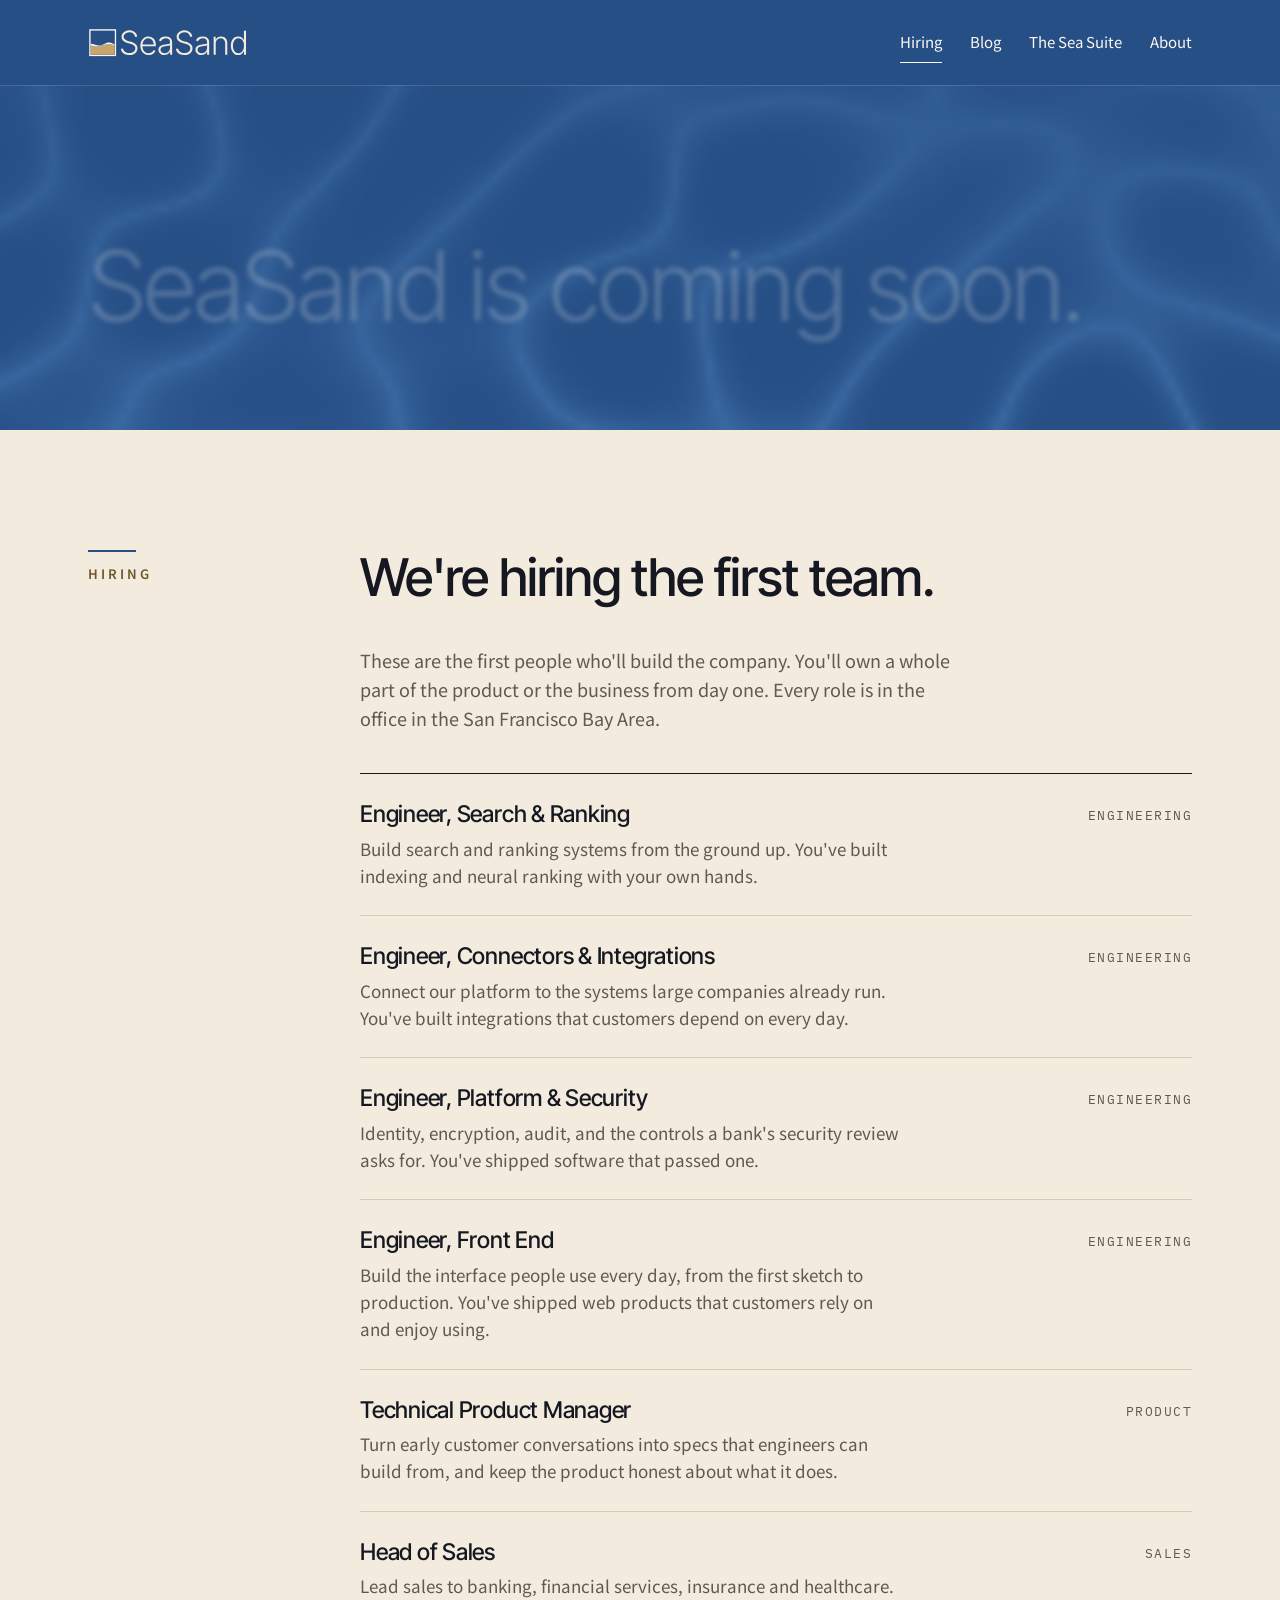
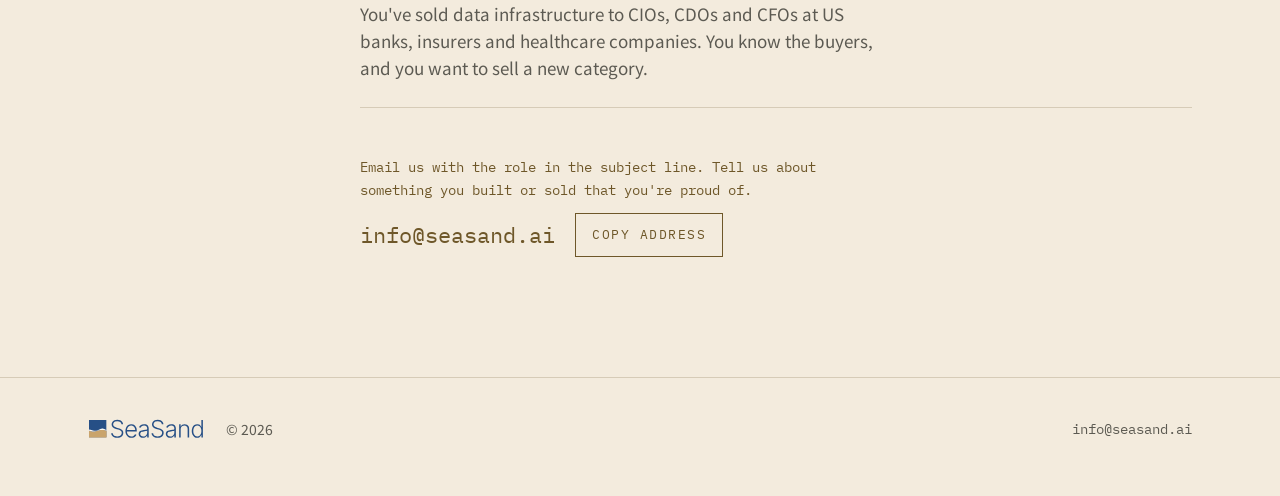
==== index.html @ 1003ff14 "One section per page; blog opens on the newest post with a left list of posts - Home (/) = top band " ====
<!doctype html>
<html lang="en">
<head>
<meta charset="utf-8">
<meta name="viewport" content="width=device-width, initial-scale=1, viewport-fit=cover">
<title>SeaSand</title>
<link rel="icon" type="image/svg+xml" href="/favicon.svg">
<link rel="apple-touch-icon" href="/apple-touch-icon.png">
<link rel="stylesheet" href="https://fonts.googleapis.com/css2?family=Inter+Tight:wght@300;500&family=Noto+Sans+JP:wght@400;600&family=IBM+Plex+Mono:wght@400&display=swap">
<style>
/* Layout: the page is the cover rule of brand book v1111_3: sea blue over the ground, one straight shoreline.
   The sea opens the page (who we are, coming soon) and closes it (The Sea Suite, the invitation). Between them,
   the ground: two quiet sections on an asymmetric rail, hairlines only, no cards. */
:root {
  --ground: #f3ebdd;     /* paper, the sand */
  --raised: #eae1d0;     /* ink-100 */
  --hair: #d6cbb7;       /* ink-200 */
  --text: #151821;       /* shiro-000 */
  --text-2: #5c5a52;     /* shiro-100 */
  --gold: #6e5729;       /* kin: figures, years */
  --link: #264f86;       /* umi as text: paper only (7.0:1) */
  --sea: #264f86;        /* umi: the band, both themes */
  --foam: #fbf8f2;       /* awa: text on sea */
  --sand: #c9a46c;       /* suna: kicker on sea (24px semibold only) */
  --wm: #264f86;         /* footer wordmark */
  --display: "Inter Tight", "Helvetica Neue", Arial, sans-serif;
  --sans: "Noto Sans JP", "Helvetica Neue", Arial, sans-serif;
  --mono: "IBM Plex Mono", "SFMono-Regular", Menlo, Consolas, monospace;
}
@media (prefers-color-scheme: dark) {
  :root:not([data-theme="light"]) {
    --ground: #151821; --raised: #1d2130; --hair: #2e3344;
    --text: #f3ebdd; --text-2: #a8a9a3; --gold: #c6a664; --link: #f3ebdd; --wm: #f3ebdd;
    color-scheme: dark;
  }
}
:root[data-theme="dark"] {
  --ground: #151821; --raised: #1d2130; --hair: #2e3344;
  --text: #f3ebdd; --text-2: #a8a9a3; --gold: #c6a664; --link: #f3ebdd; --wm: #f3ebdd;
  color-scheme: dark;
}

* { box-sizing: border-box; }
html, body { margin: 0; padding: 0; }
html { scroll-behavior: smooth; }
@media (prefers-reduced-motion: reduce) { html { scroll-behavior: auto; } }
body { background: var(--ground); color: var(--text); font-family: var(--sans); font-size: 17px; line-height: 1.6; -webkit-font-smoothing: antialiased; }
.wrap {
  max-width: 1200px; margin: 0 auto;
  padding-left: max(16px, env(safe-area-inset-left, 0px));
  padding-right: max(16px, env(safe-area-inset-right, 0px));
}
@media (min-width: 760px) {
  .wrap { padding-left: max(48px, env(safe-area-inset-left, 0px)); padding-right: max(48px, env(safe-area-inset-right, 0px)); }
}
a { color: var(--link); text-decoration-thickness: 1px; text-underline-offset: 4px; }
a:focus-visible, button:focus-visible { outline: 2px solid currentColor; outline-offset: 4px; }
.lockup { display: block; height: 30px; width: auto; }
.wm { fill: var(--wm); }

/* Sticky top bar (Ani, 16 Nov): the nav stays on screen while scrolling. */
.bar { position: sticky; top: 0; z-index: 50; background: var(--sea); color: var(--foam); padding-top: env(safe-area-inset-top, 0px); box-shadow: 0 1px 0 rgba(251,248,242,.14); }
.bar a { color: var(--foam); }
.bar .top { padding-block: 18px; }
@media (min-width: 760px) { .bar .top { padding-block: 22px; } }

/* ---------- The sea: opening band ---------- */
.sea { background: var(--sea); color: var(--foam); position: relative; overflow: hidden; isolation: isolate; }
.sea > .wrap { position: relative; z-index: 1; }
/* Water: light moving through the sea band. Kept within a narrow lightness range so foam text holds 6.5:1 or better. */
.grains { position: absolute; inset: 0; width: 100%; height: 100%; display: block; z-index: 2; pointer-events: none; }
.water { position: absolute; inset: 0; width: 100%; height: 100%; display: block; z-index: 0; pointer-events: none; }
.sea a { color: var(--foam); }
/* The home sea band ends on a straight edge (Ani, 12 Nov); the wave is on the blog and About pages only. */
.sea > .shore { position: relative; z-index: 3; display: block; width: 100%; height: clamp(56px, 8vw, 120px); margin-top: -24px; margin-bottom: -2px; }
.shore .g { fill: var(--ground); }
.shore .f { fill: var(--foam); stroke: var(--foam); stroke-width: 1px; vector-effect: non-scaling-stroke; }
.top { display: flex; align-items: center; justify-content: space-between; gap: 16px 32px; flex-wrap: wrap; padding-block: 28px; }
.top nav ul { list-style: none; margin: 0; padding: 0; display: flex; flex-wrap: wrap; gap: 4px 28px; }
.top nav a { text-decoration: none; font-size: 15px; display: inline-block; padding-block: 8px; border-bottom: 1px solid transparent; }
.top nav a:hover { border-bottom-color: var(--foam); }
.hero { padding-block: 88px 72px; display: grid; gap: 28px; }
@media (min-width: 760px) { .hero { padding-block: 152px 96px; } }
.where { margin: 0; font-family: var(--mono); font-size: 13px; letter-spacing: 3px; text-transform: uppercase; display: flex; align-items: center; gap: 14px; }
.where::before { content: ""; width: 48px; height: 2px; background: var(--foam); }
h1 {
  margin: 0; font-family: var(--display); font-weight: 300;
  font-size: clamp(44px, 7.6vw, 104px); line-height: 1; letter-spacing: -0.03em; text-wrap: balance;
}

/* The headline lies on the sea floor and never moves. It is seen through the water at first, then sand drifts over it, letter by letter.
   Moving the pointer over it blows the sand off the letters: white grains float away and the letters show more clearly,
   still underwater, then the sand settles over them again.
   Hover or focus brings it back. With reduced motion it simply stays put. */
.hush .ch { display: inline-block; white-space: pre; }
@media (prefers-reduced-motion: no-preference) {
  .hush:not(.split) { opacity: 0.78; filter: blur(0.6px); }
  .hush .ch.settled { opacity: 0.22; filter: blur(2.5px); }
  .hush .ch.settled { transition: opacity 2.4s ease .4s, filter 2.4s ease .4s; }
  .hush .ch.settled.blown { opacity: 0.78; filter: blur(0.6px); transition: opacity .6s ease, filter .6s ease; }
}
@keyframes sink {
  to { opacity: 0.22; filter: blur(2.5px); transform: translateY(0.3em); }
}

/* ---------- Sections on the ground ---------- */
.part { border-bottom: 1px solid var(--hair); scroll-margin-top: 96px; }
.part > .wrap { display: grid; grid-template-columns: 1fr; gap: 20px 72px; padding-block: 80px; }
@media (min-width: 960px) { .part > .wrap { grid-template-columns: 200px minmax(0, 1fr); padding-block: 120px; } }
.rail { display: flex; flex-direction: column; gap: 12px; }
.rail::before { content: ""; width: 48px; height: 2px; background: var(--sea); }
:root[data-theme="dark"] .rail::before { height: 4px; }
@media (prefers-color-scheme: dark) { :root:not([data-theme="light"]) .rail::before { height: 4px; } }
.kicker { margin: 0; font-size: 13px; font-weight: 600; letter-spacing: 3px; text-transform: uppercase; color: var(--gold); }
.body { min-width: 0; display: flex; flex-direction: column; gap: 40px; }
h2 { margin: 0; font-family: var(--display); font-weight: 500; font-size: clamp(30px, 4.2vw, 52px); line-height: 1.08; letter-spacing: -0.02em; text-wrap: balance; max-width: 22ch; }
.lede { margin: 0; max-width: 60ch; font-size: 18px; color: var(--text-2); }

/* Hiring */
.roles { list-style: none; margin: 0; padding: 0; border-top: 1px solid var(--text); }
.role { display: grid; grid-template-columns: 1fr; gap: 6px 40px; padding-block: 26px; border-bottom: 1px solid var(--hair); }
@media (min-width: 760px) { .role { grid-template-columns: minmax(0, 1fr) 140px; } }
.role h3 { margin: 0; font-family: var(--display); font-weight: 500; font-size: 23px; line-height: 1.25; letter-spacing: -0.01em; }
.role p { margin: 0; max-width: 60ch; color: var(--text-2); }
.role .area { font-family: var(--mono); font-size: 13px; letter-spacing: 1.5px; text-transform: uppercase; color: var(--text-2); }
@media (min-width: 760px) { .role .area { grid-column: 2; grid-row: 1 / span 2; text-align: right; padding-top: 6px; } }

/* Contact line: an address you can select, and a copy button */
/* Contact: one voice for the whole block, the typewriter face in gold on the ground and pale sand on the sea. */
.reach { --reach: var(--gold); display: grid; gap: 12px; padding-top: 8px; color: var(--reach); font-family: var(--mono); }
.reach p { margin: 0; max-width: 60ch; font-family: var(--mono); font-size: 14px; font-weight: 400; line-height: 1.6; }
.addr-row { display: flex; flex-wrap: wrap; align-items: center; gap: 12px 20px; }
.addr { font-family: var(--mono); font-size: clamp(18px, 2vw, 22px); color: var(--reach); user-select: all; overflow-wrap: anywhere; }
.copy {
  font: 400 13px/1 var(--mono); letter-spacing: 1.5px; text-transform: uppercase; min-height: 44px; padding: 0 16px; cursor: pointer;
  background: transparent; color: var(--reach); border: 1px solid currentColor; border-radius: 0;
}
.copy:hover { background: var(--reach); color: var(--ground); }

/* Founder */
.who { display: flex; flex-wrap: wrap; align-items: baseline; gap: 4px 20px; }
.who .name { margin: 0; font-family: var(--display); font-weight: 500; font-size: 26px; }
.who .role-line { margin: 0; color: var(--text-2); }
.cos { list-style: none; margin: 0; padding: 0; border-top: 1px solid var(--text); }
.co { display: grid; grid-template-columns: 1fr; gap: 2px 28px; align-items: baseline; padding-block: 20px; border-bottom: 1px solid var(--hair); }
@media (min-width: 760px) { .co { grid-template-columns: 150px minmax(0, 1fr) 170px; } }
.co .name { font-family: var(--display); font-weight: 500; font-size: 21px; }
.co .what { color: var(--text-2); }
.co .exit { font-family: var(--mono); font-size: 15px; color: var(--gold); font-variant-numeric: tabular-nums; }
@media (min-width: 760px) { .co .exit { text-align: right; } }
.facts { margin: 0; display: grid; grid-template-columns: 1fr; gap: 0 48px; }
@media (min-width: 760px) { .facts { grid-template-columns: repeat(2, minmax(0, 1fr)); } }
.facts > div { padding-block: 18px; border-bottom: 1px solid var(--hair); display: grid; gap: 4px; }
.facts dt { font-size: 12px; font-weight: 600; letter-spacing: 2.5px; text-transform: uppercase; color: var(--text-2); }
.facts dd { margin: 0; }
.facts dd.jobs { display: grid; gap: 2px; }
.out { margin: 0; }


/* About: the company in a paragraph, then the founding team as rows, like the roles below */
.about-copy { display: grid; gap: 16px; max-width: 62ch; }
.about-copy p { margin: 0; font-size: 18px; color: var(--text-2); }
.about-copy p.first { font-family: var(--display); font-weight: 500; font-size: clamp(22px, 2.4vw, 28px); line-height: 1.3; color: var(--text); }
.team { list-style: none; margin: 0; padding: 0; border-top: 1px solid var(--text); }
.member { display: grid; grid-template-columns: 1fr; gap: 10px 40px; padding-block: 32px; border-bottom: 1px solid var(--hair); }
@media (min-width: 760px) { .member { grid-template-columns: 240px minmax(0, 1fr); } }
.member h3 { margin: 0; font-family: var(--display); font-weight: 500; font-size: 23px; line-height: 1.25; letter-spacing: -0.01em; }
.member .title { margin: 6px 0 0; font-family: var(--mono); font-size: 13px; letter-spacing: 1.5px; text-transform: uppercase; color: var(--gold); }
.member .bio { margin: 0; max-width: 62ch; color: var(--text-2); }

/* ---------- The sea again: The Sea Suite ---------- */
.suite { background: var(--sea); color: var(--foam); scroll-margin-top: 96px; }
.suite > .wrap { display: grid; grid-template-columns: 1fr; gap: 20px 72px; padding-block: 88px 104px; }
@media (min-width: 960px) { .suite > .wrap { grid-template-columns: 200px minmax(0, 1fr); padding-block: 128px 136px; } }
.suite .rail::before { background: var(--foam); height: 2px; }
.suite .kicker { color: var(--sand); }
.suite .lede { color: var(--foam); }
.suite-name { margin: 0; font-family: var(--display); font-weight: 300; font-size: clamp(22px, 2.4vw, 28px); letter-spacing: 0.01em; }
.topics { list-style: none; margin: 0; padding: 0; display: grid; grid-template-columns: 1fr; gap: 0 48px; border-top: 1px solid var(--foam); }
@media (min-width: 760px) { .topics { grid-template-columns: repeat(2, minmax(0, 1fr)); } }
.topics li { padding-block: 20px; border-bottom: 1px solid rgba(251, 248, 242, 0.32); font-family: var(--display); font-weight: 500; font-size: 20px; line-height: 1.35; }
.terms { margin: 0; display: grid; grid-template-columns: 1fr; gap: 20px 48px; }
@media (min-width: 760px) { .terms { grid-template-columns: repeat(3, minmax(0, 1fr)); } }
.terms dt { font-size: 12px; font-weight: 600; letter-spacing: 2.5px; text-transform: uppercase; color: var(--sand); margin-bottom: 4px; }
.terms dd { margin: 0; }
.suite .reach { --reach: #ead9bb; }   /* pale sand on sea blue, 5.9:1 */
.suite .copy:hover { color: var(--sea); }

[hidden] { display: none !important; }
@media (max-width: 759px) { .part, .suite, .reg { scroll-margin-top: 140px; } }
/* The Sea Suite registration (Ani, 16 Nov). Foam on sea; pale sand for labels and notes. */
.reg-link { display: inline-flex; align-items: center; gap: 10px; justify-self: start; padding: 12px 22px; background: var(--foam); color: var(--sea) !important; font-family: var(--display); font-weight: 500; font-size: 17px; text-decoration: none; border-radius: 2px; }
.reg-link:hover { background: #ead9bb; }
.reg { --pale: #ead9bb; display: grid; gap: 24px; padding-top: 40px; border-top: 1px solid var(--foam); scroll-margin-top: 96px; }
.reg h3 { margin: 0; font-family: var(--display); font-weight: 500; font-size: clamp(22px, 2.4vw, 28px); line-height: 1.3; }
.reg .note { margin: 0; color: var(--pale); font-family: var(--mono); font-size: 14px; max-width: 60ch; }
.reg form { display: grid; grid-template-columns: 1fr; gap: 20px 32px; max-width: 760px; }
@media (min-width: 760px) { .reg form { grid-template-columns: repeat(2, minmax(0, 1fr)); } .reg .full { grid-column: 1 / -1; } }
.field { display: grid; gap: 6px; min-width: 0; align-content: start; }
.field label { font-size: 12px; font-weight: 600; letter-spacing: 2.5px; text-transform: uppercase; color: var(--sand); }
.field .opt { letter-spacing: 1px; text-transform: none; font-weight: 400; color: var(--pale); }
.field input, .field select, .field textarea { width: 100%; font: inherit; font-size: 17px; color: var(--foam); background: rgba(251, 248, 242, 0.08); border: 1px solid rgba(251, 248, 242, 0.45); border-radius: 2px; padding: 12px 14px; }
.field select option { color: #151821; }
.field textarea { min-height: 112px; resize: vertical; }
.field input:focus, .field select:focus, .field textarea:focus { outline: 2px solid var(--foam); outline-offset: 2px; border-color: var(--foam); }
.field input[aria-invalid="true"], .field select[aria-invalid="true"] { border-color: var(--foam); border-width: 2px; }
.field .err { margin: 0; font-family: var(--mono); font-size: 13px; color: var(--pale); }
.hp { position: absolute; left: -10000px; width: 1px; height: 1px; overflow: hidden; }
.reg .send { justify-self: start; font: inherit; font-family: var(--display); font-weight: 500; font-size: 17px; padding: 13px 26px; background: var(--foam); color: var(--sea); border: 0; border-radius: 2px; cursor: pointer; }
.reg .send:hover { background: #ead9bb; }
.reg .send[disabled] { opacity: .6; cursor: progress; }
.reg .fail { margin: 0; font-family: var(--mono); font-size: 14px; color: var(--pale); }
.thanks { display: grid; gap: 12px; max-width: 60ch; }
.thanks h3:focus { outline: none; }
.thanks p { margin: 0; }
@media (max-width: 759px) { .reg { scroll-margin-top: 140px; } }   /* CIT&S: the later .reg rule overrode the phone offset */

/* ---------- Footer, on the ground ---------- */
footer .wrap { display: flex; flex-wrap: wrap; align-items: center; justify-content: space-between; gap: 16px 32px; padding-block: 40px 56px; font-size: 14px; color: var(--text-2); }
footer .lockup { height: 22px; }
footer .left { display: flex; flex-wrap: wrap; align-items: center; gap: 12px 20px; }
.addr-small { font-family: var(--mono); user-select: all; }

/* ---------- Light pages (Ani, 16 Nov): only the top band of each page is on the sea; every section sits on sand.
   .part.on-sea is kept for a future blue section but is not used. */
.part.on-sea { background: var(--sea); color: var(--foam); position: relative; overflow: hidden; isolation: isolate; border-bottom: 0; }
.part.on-sea > .wrap { position: relative; z-index: 1; }
.part.on-sea .rail::before { background: var(--foam); height: 2px; }
.part.on-sea .kicker { color: var(--sand); }
.part.on-sea h2, .part.on-sea .role h3 { color: var(--foam); }
.part.on-sea .lede, .part.on-sea .role p, .part.on-sea .role .area { color: #ead9bb; }
.part.on-sea .roles { border-top-color: var(--foam); }
.part.on-sea .role { border-bottom-color: rgba(251, 248, 242, 0.32); }
.part.on-sea .reach { --reach: #ead9bb; }
.part.on-sea .copy:hover { color: var(--sea); }
.part.on-sea a { color: var(--foam); }

.suite { background: var(--ground); color: var(--text); border-bottom: 1px solid var(--hair); }
.suite .rail::before { background: var(--sea); }
:root[data-theme="dark"] .suite .rail::before { height: 4px; }
@media (prefers-color-scheme: dark) { :root:not([data-theme="light"]) .suite .rail::before { height: 4px; } }
.suite .kicker { color: var(--gold); }
.suite .lede { color: var(--text-2); }
.suite .terms dt { color: var(--gold); }
.suite .reach { --reach: var(--gold); }
.suite .copy:hover { color: var(--ground); }
.reg-link { background: var(--sea); color: var(--foam) !important; align-self: flex-start; }
.reg-link:hover { background: #1d3f6c; }
.reg { --pale: var(--text-2); border-top-color: var(--text); }
.field label { color: var(--gold); }
.field input, .field select, .field textarea { color: var(--text); background: var(--raised); border-color: var(--hair); }
.field input:focus, .field select:focus, .field textarea:focus { outline-color: var(--sea); border-color: var(--sea); }
.field input[aria-invalid="true"], .field select[aria-invalid="true"] { border-color: var(--gold); }
.reg .send { background: var(--sea); color: var(--foam); }
.reg .send:hover { background: #1d3f6c; }
@media (prefers-color-scheme: dark) {
  :root:not([data-theme="light"]) .reg-link, :root:not([data-theme="light"]) .reg .send { background: var(--foam); color: var(--sea) !important; }
  :root:not([data-theme="light"]) .field input:focus, :root:not([data-theme="light"]) .field select:focus, :root:not([data-theme="light"]) .field textarea:focus { outline-color: var(--foam); border-color: var(--foam); }
}

/* ---------- Pages (Ani, 16 Nov): Hiring on the home page; Blog, The Sea Suite and About each on their own page ---------- */
.hero.hero-sub { padding-block: 64px 56px; gap: 20px; }
@media (min-width: 760px) { .hero.hero-sub { padding-block: 104px 80px; } }
.top nav a[aria-current] { border-bottom-color: var(--foam); }
</style>
</head>
<body>

<div class="bar">
  <div class="wrap">
    <header class="top">
      <a href="#top" aria-label="SeaSand, top of page"><svg class="lockup" role="img" aria-label="SeaSand" xmlns="http://www.w3.org/2000/svg" viewBox="-8 -8 486 90"><title>SeaSand</title><rect x="-2.16" y="-2.16" width="76.32" height="76.32" fill="none" stroke="#fbf8f2" stroke-width="4.32"/><clipPath id="m1"><rect width="72" height="72"/></clipPath><g clip-path="url(#m1)"><rect width="72" height="72" fill="#264f86"/><path d="M-2.16,43.31 L-1.84,43.40 L-1.52,43.49 L-1.21,43.58 L-0.89,43.67 L-0.57,43.76 L-0.25,43.85 L0.07,43.94 L0.38,44.03 L0.70,44.12 L1.02,44.21 L1.34,44.30 L1.66,44.39 L1.97,44.48 L2.29,44.56 L2.61,44.65 L2.93,44.74 L3.25,44.83 L3.56,44.91 L3.88,45.00 L4.20,45.08 L4.52,45.16 L4.84,45.25 L5.15,45.33 L5.47,45.41 L5.79,45.49 L6.11,45.57 L6.43,45.64 L6.74,45.72 L7.06,45.79 L7.38,45.87 L7.70,45.94 L8.02,46.01 L8.33,46.07 L8.65,46.14 L8.97,46.21 L9.29,46.27 L9.61,46.33 L9.92,46.39 L10.24,46.45 L10.56,46.50 L10.88,46.55 L11.20,46.61 L11.51,46.65 L11.83,46.70 L12.15,46.75 L12.47,46.79 L12.79,46.83 L13.10,46.87 L13.42,46.90 L13.74,46.94 L14.06,46.97 L14.38,47.00 L14.69,47.03 L15.01,47.05 L15.33,47.07 L15.65,47.09 L15.97,47.11 L16.28,47.12 L16.60,47.14 L16.92,47.15 L17.24,47.15 L17.56,47.16 L17.87,47.16 L18.19,47.16 L18.51,47.16 L18.83,47.15 L19.15,47.14 L19.46,47.13 L19.78,47.12 L20.10,47.11 L20.42,47.09 L20.74,47.07 L21.05,47.05 L21.37,47.02 L21.69,46.99 L22.01,46.96 L22.33,46.93 L22.64,46.90 L22.96,46.86 L23.28,46.82 L23.60,46.78 L23.92,46.74 L24.23,46.69 L24.55,46.64 L24.87,46.59 L25.19,46.54 L25.51,46.49 L25.82,46.43 L26.14,46.38 L26.46,46.32 L26.78,46.25 L27.10,46.19 L27.41,46.13 L27.73,46.06 L28.05,45.99 L28.37,45.92 L28.69,45.85 L29.00,45.78 L29.32,45.70 L29.64,45.63 L29.96,45.55 L30.28,45.47 L30.59,45.39 L30.91,45.31 L31.23,45.23 L31.55,45.15 L31.87,45.06 L32.18,44.98 L32.50,44.89 L32.82,44.81 L33.14,44.72 L33.46,44.63 L33.77,44.55 L34.09,44.46 L34.41,44.37 L34.73,44.28 L35.05,44.19 L35.36,44.10 L35.68,44.01 L36.00,43.92 L36.32,43.83 L36.64,43.74 L36.95,43.65 L37.27,43.56 L37.59,43.47 L37.91,43.38 L38.23,43.29 L38.54,43.21 L38.86,43.12 L39.18,43.03 L39.50,42.95 L39.82,42.86 L40.13,42.78 L40.45,42.69 L40.77,42.61 L41.09,42.53 L41.41,42.45 L41.72,42.37 L42.04,42.29 L42.36,42.21 L42.68,42.14 L43.00,42.06 L43.31,41.99 L43.63,41.92 L43.95,41.85 L44.27,41.78 L44.59,41.71 L44.90,41.65 L45.22,41.59 L45.54,41.52 L45.86,41.46 L46.18,41.41 L46.49,41.35 L46.81,41.30 L47.13,41.25 L47.45,41.20 L47.77,41.15 L48.08,41.10 L48.40,41.06 L48.72,41.02 L49.04,40.98 L49.36,40.94 L49.67,40.91 L49.99,40.88 L50.31,40.85 L50.63,40.82 L50.95,40.79 L51.26,40.77 L51.58,40.75 L51.90,40.73 L52.22,40.72 L52.54,40.71 L52.85,40.70 L53.17,40.69 L53.49,40.68 L53.81,40.68 L54.13,40.68 L54.44,40.68 L54.76,40.69 L55.08,40.69 L55.40,40.70 L55.72,40.72 L56.03,40.73 L56.35,40.75 L56.67,40.77 L56.99,40.79 L57.31,40.81 L57.62,40.84 L57.94,40.87 L58.26,40.90 L58.58,40.94 L58.90,40.97 L59.21,41.01 L59.53,41.05 L59.85,41.09 L60.17,41.14 L60.49,41.19 L60.80,41.23 L61.12,41.29 L61.44,41.34 L61.76,41.39 L62.08,41.45 L62.39,41.51 L62.71,41.57 L63.03,41.63 L63.35,41.70 L63.67,41.77 L63.98,41.83 L64.30,41.90 L64.62,41.97 L64.94,42.05 L65.26,42.12 L65.57,42.20 L65.89,42.27 L66.21,42.35 L66.53,42.43 L66.85,42.51 L67.16,42.59 L67.48,42.68 L67.80,42.76 L68.12,42.84 L68.44,42.93 L68.75,43.01 L69.07,43.10 L69.39,43.19 L69.71,43.28 L70.03,43.36 L70.34,43.45 L70.66,43.54 L70.98,43.63 L71.30,43.72 L71.62,43.81 L71.93,43.90 L72.25,43.99 L72.57,44.08 L72.89,44.17 L73.21,44.26 L73.52,44.35 L73.84,44.44 L74.16,44.53 L74.16,75.60 L-2.16,75.60 Z" fill="#c9a46c"/><path d="M-2.16,39.26 L-1.84,39.27 L-1.52,39.28 L-1.21,39.30 L-0.89,39.31 L-0.57,39.33 L-0.25,39.35 L0.07,39.37 L0.38,39.39 L0.70,39.41 L1.02,39.44 L1.34,39.47 L1.66,39.50 L1.97,39.53 L2.29,39.57 L2.61,39.61 L2.93,39.65 L3.25,39.69 L3.56,39.74 L3.88,39.79 L4.20,39.84 L4.52,39.89 L4.84,39.94 L5.15,40.00 L5.47,40.06 L5.79,40.12 L6.11,40.19 L6.43,40.25 L6.74,40.32 L7.06,40.39 L7.38,40.47 L7.70,40.54 L8.02,40.62 L8.33,40.70 L8.65,40.78 L8.97,40.86 L9.29,40.94 L9.61,41.03 L9.92,41.12 L10.24,41.21 L10.56,41.30 L10.88,41.39 L11.20,41.48 L11.51,41.57 L11.83,41.67 L12.15,41.76 L12.47,41.86 L12.79,41.95 L13.10,42.05 L13.42,42.15 L13.74,42.24 L14.06,42.34 L14.38,42.44 L14.69,42.53 L15.01,42.63 L15.33,42.72 L15.65,42.82 L15.97,42.91 L16.28,43.00 L16.60,43.10 L16.92,43.19 L17.24,43.28 L17.56,43.36 L17.87,43.45 L18.19,43.53 L18.51,43.61 L18.83,43.69 L19.15,43.77 L19.46,43.85 L19.78,43.92 L20.10,43.99 L20.42,44.05 L20.74,44.12 L21.05,44.18 L21.37,44.23 L21.69,44.29 L22.01,44.34 L22.33,44.39 L22.64,44.43 L22.96,44.47 L23.28,44.50 L23.60,44.53 L23.92,44.56 L24.23,44.58 L24.55,44.60 L24.87,44.62 L25.19,44.63 L25.51,44.63 L25.82,44.63 L26.14,44.63 L26.46,44.62 L26.78,44.60 L27.10,44.59 L27.41,44.56 L27.73,44.54 L28.05,44.50 L28.37,44.47 L28.69,44.42 L29.00,44.38 L29.32,44.32 L29.64,44.27 L29.96,44.21 L30.28,44.14 L30.59,44.07 L30.91,43.99 L31.23,43.91 L31.55,43.83 L31.87,43.74 L32.18,43.64 L32.50,43.55 L32.82,43.44 L33.14,43.34 L33.46,43.23 L33.77,43.11 L34.09,42.99 L34.41,42.87 L34.73,42.75 L35.05,42.62 L35.36,42.49 L35.68,42.35 L36.00,42.21 L36.32,42.07 L36.64,41.93 L36.95,41.78 L37.27,41.63 L37.59,41.48 L37.91,41.33 L38.23,41.17 L38.54,41.02 L38.86,40.86 L39.18,40.70 L39.50,40.54 L39.82,40.38 L40.13,40.21 L40.45,40.05 L40.77,39.89 L41.09,39.73 L41.41,39.56 L41.72,39.40 L42.04,39.24 L42.36,39.08 L42.68,38.92 L43.00,38.76 L43.31,38.60 L43.63,38.44 L43.95,38.29 L44.27,38.14 L44.59,37.99 L44.90,37.84 L45.22,37.69 L45.54,37.55 L45.86,37.41 L46.18,37.27 L46.49,37.14 L46.81,37.01 L47.13,36.88 L47.45,36.76 L47.77,36.64 L48.08,36.53 L48.40,36.42 L48.72,36.31 L49.04,36.21 L49.36,36.11 L49.67,36.02 L49.99,35.93 L50.31,35.85 L50.63,35.77 L50.95,35.70 L51.26,35.64 L51.58,35.58 L51.90,35.52 L52.22,35.47 L52.54,35.43 L52.85,35.39 L53.17,35.36 L53.49,35.33 L53.81,35.31 L54.13,35.30 L54.44,35.29 L54.76,35.29 L55.08,35.29 L55.40,35.30 L55.72,35.32 L56.03,35.34 L56.35,35.37 L56.67,35.41 L56.99,35.45 L57.31,35.49 L57.62,35.54 L57.94,35.60 L58.26,35.66 L58.58,35.73 L58.90,35.81 L59.21,35.88 L59.53,35.97 L59.85,36.06 L60.17,36.15 L60.49,36.25 L60.80,36.36 L61.12,36.47 L61.44,36.58 L61.76,36.70 L62.08,36.82 L62.39,36.95 L62.71,37.08 L63.03,37.22 L63.35,37.35 L63.67,37.50 L63.98,37.64 L64.30,37.79 L64.62,37.94 L64.94,38.09 L65.26,38.25 L65.57,38.41 L65.89,38.57 L66.21,38.73 L66.53,38.89 L66.85,39.06 L67.16,39.22 L67.48,39.39 L67.80,39.56 L68.12,39.73 L68.44,39.90 L68.75,40.07 L69.07,40.24 L69.39,40.41 L69.71,40.58 L70.03,40.74 L70.34,40.91 L70.66,41.08 L70.98,41.24 L71.30,41.41 L71.62,41.57 L71.93,41.73 L72.25,41.89 L72.57,42.04 L72.89,42.20 L73.21,42.35 L73.52,42.49 L73.84,42.64 L74.16,42.78 L74.16,44.53 L73.84,44.44 L73.52,44.35 L73.21,44.26 L72.89,44.17 L72.57,44.08 L72.25,43.99 L71.93,43.90 L71.62,43.81 L71.30,43.72 L70.98,43.63 L70.66,43.54 L70.34,43.45 L70.03,43.36 L69.71,43.28 L69.39,43.19 L69.07,43.10 L68.75,43.01 L68.44,42.93 L68.12,42.84 L67.80,42.76 L67.48,42.68 L67.16,42.59 L66.85,42.51 L66.53,42.43 L66.21,42.35 L65.89,42.27 L65.57,42.20 L65.26,42.12 L64.94,42.05 L64.62,41.97 L64.30,41.90 L63.98,41.83 L63.67,41.77 L63.35,41.70 L63.03,41.63 L62.71,41.57 L62.39,41.51 L62.08,41.45 L61.76,41.39 L61.44,41.34 L61.12,41.29 L60.80,41.23 L60.49,41.19 L60.17,41.14 L59.85,41.09 L59.53,41.05 L59.21,41.01 L58.90,40.97 L58.58,40.94 L58.26,40.90 L57.94,40.87 L57.62,40.84 L57.31,40.81 L56.99,40.79 L56.67,40.77 L56.35,40.75 L56.03,40.73 L55.72,40.72 L55.40,40.70 L55.08,40.69 L54.76,40.69 L54.44,40.68 L54.13,40.68 L53.81,40.68 L53.49,40.68 L53.17,40.69 L52.85,40.70 L52.54,40.71 L52.22,40.72 L51.90,40.73 L51.58,40.75 L51.26,40.77 L50.95,40.79 L50.63,40.82 L50.31,40.85 L49.99,40.88 L49.67,40.91 L49.36,40.94 L49.04,40.98 L48.72,41.02 L48.40,41.06 L48.08,41.10 L47.77,41.15 L47.45,41.20 L47.13,41.25 L46.81,41.30 L46.49,41.35 L46.18,41.41 L45.86,41.46 L45.54,41.52 L45.22,41.59 L44.90,41.65 L44.59,41.71 L44.27,41.78 L43.95,41.85 L43.63,41.92 L43.31,41.99 L43.00,42.06 L42.68,42.14 L42.36,42.21 L42.04,42.29 L41.72,42.37 L41.41,42.45 L41.09,42.53 L40.77,42.61 L40.45,42.69 L40.13,42.78 L39.82,42.86 L39.50,42.95 L39.18,43.03 L38.86,43.12 L38.54,43.21 L38.23,43.29 L37.91,43.38 L37.59,43.47 L37.27,43.56 L36.95,43.65 L36.64,43.74 L36.32,43.83 L36.00,43.92 L35.68,44.01 L35.36,44.10 L35.05,44.19 L34.73,44.28 L34.41,44.37 L34.09,44.46 L33.77,44.55 L33.46,44.63 L33.14,44.72 L32.82,44.81 L32.50,44.89 L32.18,44.98 L31.87,45.06 L31.55,45.15 L31.23,45.23 L30.91,45.31 L30.59,45.39 L30.28,45.47 L29.96,45.55 L29.64,45.63 L29.32,45.70 L29.00,45.78 L28.69,45.85 L28.37,45.92 L28.05,45.99 L27.73,46.06 L27.41,46.13 L27.10,46.19 L26.78,46.25 L26.46,46.32 L26.14,46.38 L25.82,46.43 L25.51,46.49 L25.19,46.54 L24.87,46.59 L24.55,46.64 L24.23,46.69 L23.92,46.74 L23.60,46.78 L23.28,46.82 L22.96,46.86 L22.64,46.90 L22.33,46.93 L22.01,46.96 L21.69,46.99 L21.37,47.02 L21.05,47.05 L20.74,47.07 L20.42,47.09 L20.10,47.11 L19.78,47.12 L19.46,47.13 L19.15,47.14 L18.83,47.15 L18.51,47.16 L18.19,47.16 L17.87,47.16 L17.56,47.16 L17.24,47.15 L16.92,47.15 L16.60,47.14 L16.28,47.12 L15.97,47.11 L15.65,47.09 L15.33,47.07 L15.01,47.05 L14.69,47.03 L14.38,47.00 L14.06,46.97 L13.74,46.94 L13.42,46.90 L13.10,46.87 L12.79,46.83 L12.47,46.79 L12.15,46.75 L11.83,46.70 L11.51,46.65 L11.20,46.61 L10.88,46.55 L10.56,46.50 L10.24,46.45 L9.92,46.39 L9.61,46.33 L9.29,46.27 L8.97,46.21 L8.65,46.14 L8.33,46.07 L8.02,46.01 L7.70,45.94 L7.38,45.87 L7.06,45.79 L6.74,45.72 L6.43,45.64 L6.11,45.57 L5.79,45.49 L5.47,45.41 L5.15,45.33 L4.84,45.25 L4.52,45.16 L4.20,45.08 L3.88,45.00 L3.56,44.91 L3.25,44.83 L2.93,44.74 L2.61,44.65 L2.29,44.56 L1.97,44.48 L1.66,44.39 L1.34,44.30 L1.02,44.21 L0.70,44.12 L0.38,44.03 L0.07,43.94 L-0.25,43.85 L-0.57,43.76 L-0.89,43.67 L-1.21,43.58 L-1.52,43.49 L-1.84,43.40 L-2.16,43.31 Z" fill="#fbf8f2"/></g><g fill="#f3ebdd"><path transform="translate(85.985,72) scale(0.048322,-0.048322)" d="M609.9996337890625 -25.3333740234375Q457.9991455078125 -25.3333740234375 346.1654968261719 24.8333740234375Q234.33184814453125 75.0001220703125 170.33169555664062 164.8336181640625Q106.33154296875 254.6671142578125 97.9981689453125 372.6673583984375H237.3343505859375Q245.00103759765625 284.33428955078125 295.6676330566406 223.16799926757812Q346.334228515625 162.001708984375 428.1672668457031 130.3353271484375Q510.00030517578125 98.6689453125 609.9996337890625 98.6689453125Q721.665771484375 98.6689453125 808.6654968261719 136.16873168945312Q895.6652221679688 173.66851806640625 945.4984436035156 241.00146484375Q995.3316650390625 308.33441162109375 995.3316650390625 398.0006103515625Q995.3316650390625 474.00048828125 955.6648559570312 524.8335266113281Q915.998046875 575.6665649414062 846.1648559570312 610.6661987304688Q776.3316650390625 645.6658325195312 683.33251953125 672.66552734375L505.9989013671875 724.66552734375Q330.66558837890625 776.3320922851562 233.99862670898438 868.9988098144531Q137.3316650390625 961.66552734375 137.3316650390625 1105.3326416015625Q137.3316650390625 1225.3329467773438 201.49853515625 1316.6664123535156Q265.6654052734375 1407.9998779296875 375.9990539550781 1459.333251953125Q486.33270263671875 1510.6666259765625 623.3330078125 1510.6666259765625Q762 1510.6666259765625 868.8336486816406 1459.3332824707031Q975.6672973632812 1407.9999389648438 1038.66748046875 1319.4999389648438Q1101.6676635742188 1230.9999389648438 1106.6676025390625 1118H973.998291015625Q961.6649169921875 1241.9991455078125 864.6651916503906 1315.3317260742188Q767.6654663085938 1388.664306640625 619.3328857421875 1388.664306640625Q516.3331909179688 1388.664306640625 437.00018310546875 1352.8312072753906Q357.66717529296875 1316.9981079101562 313.1673889160156 1254.1651916503906Q268.6676025390625 1191.332275390625 268.6676025390625 1110.6661376953125Q268.6676025390625 1032.9993896484375 312.66790771484375 980.4996337890625Q356.668212890625 927.9998779296875 425.0014953613281 894.8335876464844Q493.33477783203125 861.6672973632812 565.333740234375 840.0009765625L722 794.6678466796875Q792.6658935546875 774.00146484375 863.8325805664062 743.6683349609375Q934.999267578125 713.335205078125 994.6663513183594 667.335205078125Q1054.3334350585938 621.335205078125 1090.5005187988281 554.8348999023438Q1126.6676025390625 488.3345947265625 1126.6676025390625 395.3338623046875Q1126.6676025390625 276.6671142578125 1064.8341979980469 181.33364868164062Q1003.0007934570312 86.00018310546875 887.5005187988281 30.333404541015625Q772.000244140625 -25.3333740234375 609.9996337890625 -25.3333740234375Z"/><path transform="translate(145.179,72) scale(0.048322,-0.048322)" d="M590.6658935546875 -24Q434.66558837890625 -24 319.83209228515625 49.499908447265625Q204.99859619140625 122.99981689453125 142.83187866210938 253.16644287109375Q80.6651611328125 383.33306884765625 80.6651611328125 551.9998779296875Q80.6651611328125 721.3333740234375 142.33184814453125 852.3333740234375Q203.99853515625 983.3333740234375 313.9986877441406 1058.0Q423.99884033203125 1132.6666259765625 568.6658935546875 1132.6666259765625Q659.3323364257812 1132.6666259765625 744.3323974609375 1099.5002136230469Q829.3324584960938 1066.3338012695312 896.9992980957031 998.1673278808594Q964.6661376953125 930.0008544921875 1003.9996337890625 825.3340454101562Q1043.3331298828125 720.667236328125 1043.3331298828125 577.3331298828125V519.3321533203125H170.00048828125V633.334228515625H972.9984130859375L913.6638793945312 589.33349609375Q913.6638793945312 710.666259765625 872.4975891113281 806.8323669433594Q831.331298828125 902.9984741210938 754.1651000976562 958.8314514160156Q676.9989013671875 1014.6644287109375 568.6658935546875 1014.6644287109375Q461.6661376953125 1014.6644287109375 380.9999084472656 958.164794921875Q300.33367919921875 901.6651611328125 255.50070190429688 808.4992370605469Q210.667724609375 715.3333129882812 210.667724609375 604.0010986328125V536.6658935546875Q210.667724609375 402.9996337890625 257.1675720214844 303.5003356933594Q303.66741943359375 204.00103759765625 389.1670227050781 149.00161743164062Q474.6666259765625 94.002197265625 590.6658935546875 94.002197265625Q669.9984741210938 94.002197265625 729.9981689453125 119.16851806640625Q789.9978637695312 144.3348388671875 830.997802734375 186.66799926757812Q871.9977416992188 229.00115966796875 892.6644287109375 278.6683349609375L1016.0003662109375 238.001220703125Q990.3336791992188 168.0003662109375 932.8334350585938 108.33346557617188Q875.3331909179688 48.66656494140625 788.8329162597656 12.333282470703125Q702.3326416015625 -24 590.6658935546875 -24Z"/><path transform="translate(199.252,72) scale(0.048322,-0.048322)" d="M451.33251953125 -25.3333740234375Q349.9989013671875 -25.3333740234375 265.99871826171875 14.333343505859375Q181.99853515625 54.00006103515625 132.331787109375 129.66680908203125Q82.6650390625 205.33355712890625 82.6650390625 312.6669921875Q82.6650390625 395.66778564453125 113.998779296875 452.0013122558594Q145.33251953125 508.3348388671875 202.99954223632812 544.834716796875Q260.66656494140625 581.3345947265625 339.16644287109375 602.5010070800781Q417.66632080078125 623.6674194335938 512.665283203125 635.333984375Q606.665771484375 647.000732421875 671.8323364257812 655.5006408691406Q736.9989013671875 664.0005493164062 770.8319702148438 683.1670837402344Q804.6650390625 702.3336181640625 804.6650390625 744.000244140625V769.9990234375Q804.6650390625 884.6652221679688 736.832275390625 950.3315124511719Q668.99951171875 1015.997802734375 542 1015.997802734375Q421.333251953125 1015.997802734375 345.1669616699219 962.9977722167969Q269.00067138671875 909.9977416992188 238.66748046875 837.9984130859375L114.6650390625 882.6658935546875Q152.99871826171875 973.9998779296875 220.165771484375 1028.8333435058594Q287.33282470703125 1083.6668090820312 370.1663818359375 1108.1667175292969Q452.99993896484375 1132.6666259765625 537.9998779296875 1132.6666259765625Q602.3325805664062 1132.6666259765625 671.3326416015625 1116.0002136230469Q740.3327026367188 1099.3338012695312 800.3330993652344 1058.0005798339844Q860.33349609375 1016.6673583984375 897.5005493164062 943.5003051757812Q934.6676025390625 870.333251953125 934.6676025390625 757.9986572265625V0H804.6650390625V176.6651611328125H797.3316650390625Q774.6653442382812 127.66595458984375 728.6656494140625 81.33291625976562Q682.6659545898438 34.9998779296875 613.6660461425781 4.833251953125Q544.6661376953125 -25.3333740234375 451.33251953125 -25.3333740234375ZM468.6663818359375 92.6688232421875Q571.9996337890625 92.6688232421875 647.3326416015625 138.50180053710938Q722.6656494140625 184.33477783203125 763.6653442382812 261.0006408691406Q804.6650390625 337.66650390625 804.6650390625 428.6651611328125V589.998291015625Q790.3319091796875 576.3316650390625 756.4984130859375 565.3316955566406Q722.6649169921875 554.3317260742188 679.1646728515625 545.9984130859375Q635.6644287109375 537.6651000976562 591.4977111816406 531.831787109375Q547.3309936523438 525.9984741210938 513.3314208984375 521.99853515625Q418.66644287109375 510.33203125 351.33367919921875 485.3323669433594Q284.00091552734375 460.33270263671875 248.33425903320312 417.1663513183594Q212.6676025390625 374 212.6676025390625 306.0001220703125Q212.6676025390625 204.66754150390625 285.50054931640625 148.66818237304688Q358.33349609375 92.6688232421875 468.6663818359375 92.6688232421875Z"/><path transform="translate(251.150,72) scale(0.048322,-0.048322)" d="M609.9996337890625 -25.3333740234375Q457.9991455078125 -25.3333740234375 346.1654968261719 24.8333740234375Q234.33184814453125 75.0001220703125 170.33169555664062 164.8336181640625Q106.33154296875 254.6671142578125 97.9981689453125 372.6673583984375H237.3343505859375Q245.00103759765625 284.33428955078125 295.6676330566406 223.16799926757812Q346.334228515625 162.001708984375 428.1672668457031 130.3353271484375Q510.00030517578125 98.6689453125 609.9996337890625 98.6689453125Q721.665771484375 98.6689453125 808.6654968261719 136.16873168945312Q895.6652221679688 173.66851806640625 945.4984436035156 241.00146484375Q995.3316650390625 308.33441162109375 995.3316650390625 398.0006103515625Q995.3316650390625 474.00048828125 955.6648559570312 524.8335266113281Q915.998046875 575.6665649414062 846.1648559570312 610.6661987304688Q776.3316650390625 645.6658325195312 683.33251953125 672.66552734375L505.9989013671875 724.66552734375Q330.66558837890625 776.3320922851562 233.99862670898438 868.9988098144531Q137.3316650390625 961.66552734375 137.3316650390625 1105.3326416015625Q137.3316650390625 1225.3329467773438 201.49853515625 1316.6664123535156Q265.6654052734375 1407.9998779296875 375.9990539550781 1459.333251953125Q486.33270263671875 1510.6666259765625 623.3330078125 1510.6666259765625Q762 1510.6666259765625 868.8336486816406 1459.3332824707031Q975.6672973632812 1407.9999389648438 1038.66748046875 1319.4999389648438Q1101.6676635742188 1230.9999389648438 1106.6676025390625 1118H973.998291015625Q961.6649169921875 1241.9991455078125 864.6651916503906 1315.3317260742188Q767.6654663085938 1388.664306640625 619.3328857421875 1388.664306640625Q516.3331909179688 1388.664306640625 437.00018310546875 1352.8312072753906Q357.66717529296875 1316.9981079101562 313.1673889160156 1254.1651916503906Q268.6676025390625 1191.332275390625 268.6676025390625 1110.6661376953125Q268.6676025390625 1032.9993896484375 312.66790771484375 980.4996337890625Q356.668212890625 927.9998779296875 425.0014953613281 894.8335876464844Q493.33477783203125 861.6672973632812 565.333740234375 840.0009765625L722 794.6678466796875Q792.6658935546875 774.00146484375 863.8325805664062 743.6683349609375Q934.999267578125 713.335205078125 994.6663513183594 667.335205078125Q1054.3334350585938 621.335205078125 1090.5005187988281 554.8348999023438Q1126.6676025390625 488.3345947265625 1126.6676025390625 395.3338623046875Q1126.6676025390625 276.6671142578125 1064.8341979980469 181.33364868164062Q1003.0007934570312 86.00018310546875 887.5005187988281 30.333404541015625Q772.000244140625 -25.3333740234375 609.9996337890625 -25.3333740234375Z"/><path transform="translate(310.344,72) scale(0.048322,-0.048322)" d="M451.33251953125 -25.3333740234375Q349.9989013671875 -25.3333740234375 265.99871826171875 14.333343505859375Q181.99853515625 54.00006103515625 132.331787109375 129.66680908203125Q82.6650390625 205.33355712890625 82.6650390625 312.6669921875Q82.6650390625 395.66778564453125 113.998779296875 452.0013122558594Q145.33251953125 508.3348388671875 202.99954223632812 544.834716796875Q260.66656494140625 581.3345947265625 339.16644287109375 602.5010070800781Q417.66632080078125 623.6674194335938 512.665283203125 635.333984375Q606.665771484375 647.000732421875 671.8323364257812 655.5006408691406Q736.9989013671875 664.0005493164062 770.8319702148438 683.1670837402344Q804.6650390625 702.3336181640625 804.6650390625 744.000244140625V769.9990234375Q804.6650390625 884.6652221679688 736.832275390625 950.3315124511719Q668.99951171875 1015.997802734375 542 1015.997802734375Q421.333251953125 1015.997802734375 345.1669616699219 962.9977722167969Q269.00067138671875 909.9977416992188 238.66748046875 837.9984130859375L114.6650390625 882.6658935546875Q152.99871826171875 973.9998779296875 220.165771484375 1028.8333435058594Q287.33282470703125 1083.6668090820312 370.1663818359375 1108.1667175292969Q452.99993896484375 1132.6666259765625 537.9998779296875 1132.6666259765625Q602.3325805664062 1132.6666259765625 671.3326416015625 1116.0002136230469Q740.3327026367188 1099.3338012695312 800.3330993652344 1058.0005798339844Q860.33349609375 1016.6673583984375 897.5005493164062 943.5003051757812Q934.6676025390625 870.333251953125 934.6676025390625 757.9986572265625V0H804.6650390625V176.6651611328125H797.3316650390625Q774.6653442382812 127.66595458984375 728.6656494140625 81.33291625976562Q682.6659545898438 34.9998779296875 613.6660461425781 4.833251953125Q544.6661376953125 -25.3333740234375 451.33251953125 -25.3333740234375ZM468.6663818359375 92.6688232421875Q571.9996337890625 92.6688232421875 647.3326416015625 138.50180053710938Q722.6656494140625 184.33477783203125 763.6653442382812 261.0006408691406Q804.6650390625 337.66650390625 804.6650390625 428.6651611328125V589.998291015625Q790.3319091796875 576.3316650390625 756.4984130859375 565.3316955566406Q722.6649169921875 554.3317260742188 679.1646728515625 545.9984130859375Q635.6644287109375 537.6651000976562 591.4977111816406 531.831787109375Q547.3309936523438 525.9984741210938 513.3314208984375 521.99853515625Q418.66644287109375 510.33203125 351.33367919921875 485.3323669433594Q284.00091552734375 460.33270263671875 248.33425903320312 417.1663513183594Q212.6676025390625 374 212.6676025390625 306.0001220703125Q212.6676025390625 204.66754150390625 285.50054931640625 148.66818237304688Q358.33349609375 92.6688232421875 468.6663818359375 92.6688232421875Z"/><path transform="translate(362.242,72) scale(0.048322,-0.048322)" d="M268.000732421875 697.9984130859375V0H139.33154296875V1118H264.0006103515625V941.3333740234375H276.66748046875Q316.00079345703125 1027.6666870117188 399.1672668457031 1079.8333435058594Q482.333740234375 1132 605.333984375 1132Q718.333984375 1132 803.6672973632812 1085.1667175292969Q889.0006103515625 1038.3334350585938 936.8339233398438 947.3332824707031Q984.667236328125 856.3331298828125 984.667236328125 723.33251953125V0H855.998046875V715.332275390625Q855.998046875 852.3319091796875 778.8318786621094 933.1648559570312Q701.6657104492188 1013.997802734375 572.6663208007812 1013.997802734375Q485.33331298828125 1013.997802734375 416.33355712890625 975.4979553222656Q347.33380126953125 936.9981079101562 307.6672668457031 866.4982604980469Q268.000732421875 795.9984130859375 268.000732421875 697.9984130859375Z"/><path transform="translate(416.556,72) scale(0.048322,-0.048322)" d="M539.9993896484375 -24Q402.99920654296875 -24 299.33233642578125 48.66656494140625Q195.66546630859375 121.3331298828125 138.16531372070312 252.16644287109375Q80.6651611328125 382.999755859375 80.6651611328125 556Q80.6651611328125 728.000244140625 138.66531372070312 858.0002136230469Q196.66546630859375 988.0001831054688 300.33233642578125 1060.3334045410156Q403.99920654296875 1132.6666259765625 541.332763671875 1132.6666259765625Q644.3331909179688 1132.6666259765625 711.8329467773438 1096.4999694824219Q779.3327026367188 1060.3333129882812 820.6655883789062 1007.3337707519531Q861.9984741210938 954.334228515625 883.998291015625 904.002197265625H895.331787109375V1490H1024.0009765625V0H899.3319091796875V207.997802734375H883.998291015625Q861.6651611328125 156.99908447265625 819.8322448730469 103.16619873046875Q777.9993286132812 49.33331298828125 709.9995422363281 12.666656494140625Q641.999755859375 -24 539.9993896484375 -24ZM554.66650390625 94.002197265625Q663.6661987304688 94.002197265625 739.8325500488281 153.835205078125Q815.9989013671875 213.668212890625 856.33203125 318.3343811035156Q896.6651611328125 423.00054931640625 896.6651611328125 557.3333740234375Q896.6651611328125 691.6661987304688 856.8320617675781 794.8323364257812Q816.9989624023438 897.9984741210938 740.499267578125 956.3314514160156Q663.9995727539062 1014.6644287109375 554.66650390625 1014.6644287109375Q443.66668701171875 1014.6644287109375 366.8336486816406 953.998046875Q290.0006103515625 893.3316650390625 250.33416748046875 789.8321838378906Q210.667724609375 686.3327026367188 210.667724609375 557.3333740234375Q210.667724609375 427.6673583984375 250.66751098632812 322.6678466796875Q290.66729736328125 217.6683349609375 367.33367919921875 155.83526611328125Q444.00006103515625 94.002197265625 554.66650390625 94.002197265625Z"/></g></svg></a>
      <nav aria-label="Sections">
        <ul>
          <!-- nav:start -->
          <li><a href="#hiring" aria-current="page">Hiring</a></li>
          <li><a href="/blog/">Blog</a></li>
          <li><a href="/sea-suite/">The Sea Suite</a></li>
          <li><a href="/about/">About</a></li>
          <!-- nav:end -->
        </ul>
      </nav>
    </header>
  </div>
</div>

<div class="sea">
  <canvas class="water" id="water" aria-hidden="true"></canvas>
  <canvas class="grains" id="grains" aria-hidden="true"></canvas>
  <div class="wrap">
    <div class="hero" id="top">
      <h1 id="stealth" aria-label="SeaSand is coming soon."><span class="hush" aria-hidden="true">SeaSand is coming soon.</span></h1>
    </div>
  </div>
</div>

<main>

  <section class="part" id="hiring" aria-labelledby="hiring-h">
    <div class="wrap">
      <div class="rail"><p class="kicker">Hiring</p></div>
      <div class="body">
        <h2 id="hiring-h">We're hiring the first team.</h2>
        <p class="lede">These are the first people who'll build the company. You'll own a whole part of the product or the business from day one. Every role is in the office in the San Francisco Bay Area.</p>
        <ul class="roles">
          <li class="role"><h3>Engineer, Search &amp; Ranking</h3><p>Build search and ranking systems from the ground up. You've built indexing and neural ranking with your own hands.</p><span class="area">Engineering</span></li>
          <li class="role"><h3>Engineer, Connectors &amp; Integrations</h3><p>Connect our platform to the systems large companies already run. You've built integrations that customers depend on every day.</p><span class="area">Engineering</span></li>
          <li class="role"><h3>Engineer, Platform &amp; Security</h3><p>Identity, encryption, audit, and the controls a bank's security review asks for. You've shipped software that passed one.</p><span class="area">Engineering</span></li>
          <li class="role"><h3>Engineer, Front End</h3><p>Build the interface people use every day, from the first sketch to production. You've shipped web products that customers rely on and enjoy using.</p><span class="area">Engineering</span></li>
          <li class="role"><h3>Technical Product Manager</h3><p>Turn early customer conversations into specs that engineers can build from, and keep the product honest about what it does.</p><span class="area">Product</span></li>
          <li class="role"><h3>Head of Sales</h3><p>Lead sales to banking, financial services, insurance and healthcare. You've sold data infrastructure to CIOs, CDOs and CFOs at US banks, insurers and healthcare companies. You know the buyers, and you want to sell a new category.</p><span class="area">Sales</span></li>
        </ul>
        <div class="reach">
          <p>Email us with the role in the subject line. Tell us about something you built or sold that you're proud of.</p>
          <div class="addr-row"><span class="addr" id="addr-hiring">info@seasand.ai</span><button class="copy" type="button" id="copy-hiring" data-copy="info@seasand.ai">Copy address</button></div>
        </div>
      </div>
    </div>
  </section>

</main>


<footer>
  <div class="wrap">
    <div class="left"><svg class="lockup" role="img" aria-label="SeaSand" xmlns="http://www.w3.org/2000/svg" viewBox="-4 -8 482 90"><title>SeaSand</title><clipPath id="m2"><rect width="72" height="72"/></clipPath><g clip-path="url(#m2)"><rect width="72" height="72" fill="#264f86"/><path d="M-2.16,43.31 L-1.84,43.40 L-1.52,43.49 L-1.21,43.58 L-0.89,43.67 L-0.57,43.76 L-0.25,43.85 L0.07,43.94 L0.38,44.03 L0.70,44.12 L1.02,44.21 L1.34,44.30 L1.66,44.39 L1.97,44.48 L2.29,44.56 L2.61,44.65 L2.93,44.74 L3.25,44.83 L3.56,44.91 L3.88,45.00 L4.20,45.08 L4.52,45.16 L4.84,45.25 L5.15,45.33 L5.47,45.41 L5.79,45.49 L6.11,45.57 L6.43,45.64 L6.74,45.72 L7.06,45.79 L7.38,45.87 L7.70,45.94 L8.02,46.01 L8.33,46.07 L8.65,46.14 L8.97,46.21 L9.29,46.27 L9.61,46.33 L9.92,46.39 L10.24,46.45 L10.56,46.50 L10.88,46.55 L11.20,46.61 L11.51,46.65 L11.83,46.70 L12.15,46.75 L12.47,46.79 L12.79,46.83 L13.10,46.87 L13.42,46.90 L13.74,46.94 L14.06,46.97 L14.38,47.00 L14.69,47.03 L15.01,47.05 L15.33,47.07 L15.65,47.09 L15.97,47.11 L16.28,47.12 L16.60,47.14 L16.92,47.15 L17.24,47.15 L17.56,47.16 L17.87,47.16 L18.19,47.16 L18.51,47.16 L18.83,47.15 L19.15,47.14 L19.46,47.13 L19.78,47.12 L20.10,47.11 L20.42,47.09 L20.74,47.07 L21.05,47.05 L21.37,47.02 L21.69,46.99 L22.01,46.96 L22.33,46.93 L22.64,46.90 L22.96,46.86 L23.28,46.82 L23.60,46.78 L23.92,46.74 L24.23,46.69 L24.55,46.64 L24.87,46.59 L25.19,46.54 L25.51,46.49 L25.82,46.43 L26.14,46.38 L26.46,46.32 L26.78,46.25 L27.10,46.19 L27.41,46.13 L27.73,46.06 L28.05,45.99 L28.37,45.92 L28.69,45.85 L29.00,45.78 L29.32,45.70 L29.64,45.63 L29.96,45.55 L30.28,45.47 L30.59,45.39 L30.91,45.31 L31.23,45.23 L31.55,45.15 L31.87,45.06 L32.18,44.98 L32.50,44.89 L32.82,44.81 L33.14,44.72 L33.46,44.63 L33.77,44.55 L34.09,44.46 L34.41,44.37 L34.73,44.28 L35.05,44.19 L35.36,44.10 L35.68,44.01 L36.00,43.92 L36.32,43.83 L36.64,43.74 L36.95,43.65 L37.27,43.56 L37.59,43.47 L37.91,43.38 L38.23,43.29 L38.54,43.21 L38.86,43.12 L39.18,43.03 L39.50,42.95 L39.82,42.86 L40.13,42.78 L40.45,42.69 L40.77,42.61 L41.09,42.53 L41.41,42.45 L41.72,42.37 L42.04,42.29 L42.36,42.21 L42.68,42.14 L43.00,42.06 L43.31,41.99 L43.63,41.92 L43.95,41.85 L44.27,41.78 L44.59,41.71 L44.90,41.65 L45.22,41.59 L45.54,41.52 L45.86,41.46 L46.18,41.41 L46.49,41.35 L46.81,41.30 L47.13,41.25 L47.45,41.20 L47.77,41.15 L48.08,41.10 L48.40,41.06 L48.72,41.02 L49.04,40.98 L49.36,40.94 L49.67,40.91 L49.99,40.88 L50.31,40.85 L50.63,40.82 L50.95,40.79 L51.26,40.77 L51.58,40.75 L51.90,40.73 L52.22,40.72 L52.54,40.71 L52.85,40.70 L53.17,40.69 L53.49,40.68 L53.81,40.68 L54.13,40.68 L54.44,40.68 L54.76,40.69 L55.08,40.69 L55.40,40.70 L55.72,40.72 L56.03,40.73 L56.35,40.75 L56.67,40.77 L56.99,40.79 L57.31,40.81 L57.62,40.84 L57.94,40.87 L58.26,40.90 L58.58,40.94 L58.90,40.97 L59.21,41.01 L59.53,41.05 L59.85,41.09 L60.17,41.14 L60.49,41.19 L60.80,41.23 L61.12,41.29 L61.44,41.34 L61.76,41.39 L62.08,41.45 L62.39,41.51 L62.71,41.57 L63.03,41.63 L63.35,41.70 L63.67,41.77 L63.98,41.83 L64.30,41.90 L64.62,41.97 L64.94,42.05 L65.26,42.12 L65.57,42.20 L65.89,42.27 L66.21,42.35 L66.53,42.43 L66.85,42.51 L67.16,42.59 L67.48,42.68 L67.80,42.76 L68.12,42.84 L68.44,42.93 L68.75,43.01 L69.07,43.10 L69.39,43.19 L69.71,43.28 L70.03,43.36 L70.34,43.45 L70.66,43.54 L70.98,43.63 L71.30,43.72 L71.62,43.81 L71.93,43.90 L72.25,43.99 L72.57,44.08 L72.89,44.17 L73.21,44.26 L73.52,44.35 L73.84,44.44 L74.16,44.53 L74.16,75.60 L-2.16,75.60 Z" fill="#c9a46c"/><path d="M-2.16,39.26 L-1.84,39.27 L-1.52,39.28 L-1.21,39.30 L-0.89,39.31 L-0.57,39.33 L-0.25,39.35 L0.07,39.37 L0.38,39.39 L0.70,39.41 L1.02,39.44 L1.34,39.47 L1.66,39.50 L1.97,39.53 L2.29,39.57 L2.61,39.61 L2.93,39.65 L3.25,39.69 L3.56,39.74 L3.88,39.79 L4.20,39.84 L4.52,39.89 L4.84,39.94 L5.15,40.00 L5.47,40.06 L5.79,40.12 L6.11,40.19 L6.43,40.25 L6.74,40.32 L7.06,40.39 L7.38,40.47 L7.70,40.54 L8.02,40.62 L8.33,40.70 L8.65,40.78 L8.97,40.86 L9.29,40.94 L9.61,41.03 L9.92,41.12 L10.24,41.21 L10.56,41.30 L10.88,41.39 L11.20,41.48 L11.51,41.57 L11.83,41.67 L12.15,41.76 L12.47,41.86 L12.79,41.95 L13.10,42.05 L13.42,42.15 L13.74,42.24 L14.06,42.34 L14.38,42.44 L14.69,42.53 L15.01,42.63 L15.33,42.72 L15.65,42.82 L15.97,42.91 L16.28,43.00 L16.60,43.10 L16.92,43.19 L17.24,43.28 L17.56,43.36 L17.87,43.45 L18.19,43.53 L18.51,43.61 L18.83,43.69 L19.15,43.77 L19.46,43.85 L19.78,43.92 L20.10,43.99 L20.42,44.05 L20.74,44.12 L21.05,44.18 L21.37,44.23 L21.69,44.29 L22.01,44.34 L22.33,44.39 L22.64,44.43 L22.96,44.47 L23.28,44.50 L23.60,44.53 L23.92,44.56 L24.23,44.58 L24.55,44.60 L24.87,44.62 L25.19,44.63 L25.51,44.63 L25.82,44.63 L26.14,44.63 L26.46,44.62 L26.78,44.60 L27.10,44.59 L27.41,44.56 L27.73,44.54 L28.05,44.50 L28.37,44.47 L28.69,44.42 L29.00,44.38 L29.32,44.32 L29.64,44.27 L29.96,44.21 L30.28,44.14 L30.59,44.07 L30.91,43.99 L31.23,43.91 L31.55,43.83 L31.87,43.74 L32.18,43.64 L32.50,43.55 L32.82,43.44 L33.14,43.34 L33.46,43.23 L33.77,43.11 L34.09,42.99 L34.41,42.87 L34.73,42.75 L35.05,42.62 L35.36,42.49 L35.68,42.35 L36.00,42.21 L36.32,42.07 L36.64,41.93 L36.95,41.78 L37.27,41.63 L37.59,41.48 L37.91,41.33 L38.23,41.17 L38.54,41.02 L38.86,40.86 L39.18,40.70 L39.50,40.54 L39.82,40.38 L40.13,40.21 L40.45,40.05 L40.77,39.89 L41.09,39.73 L41.41,39.56 L41.72,39.40 L42.04,39.24 L42.36,39.08 L42.68,38.92 L43.00,38.76 L43.31,38.60 L43.63,38.44 L43.95,38.29 L44.27,38.14 L44.59,37.99 L44.90,37.84 L45.22,37.69 L45.54,37.55 L45.86,37.41 L46.18,37.27 L46.49,37.14 L46.81,37.01 L47.13,36.88 L47.45,36.76 L47.77,36.64 L48.08,36.53 L48.40,36.42 L48.72,36.31 L49.04,36.21 L49.36,36.11 L49.67,36.02 L49.99,35.93 L50.31,35.85 L50.63,35.77 L50.95,35.70 L51.26,35.64 L51.58,35.58 L51.90,35.52 L52.22,35.47 L52.54,35.43 L52.85,35.39 L53.17,35.36 L53.49,35.33 L53.81,35.31 L54.13,35.30 L54.44,35.29 L54.76,35.29 L55.08,35.29 L55.40,35.30 L55.72,35.32 L56.03,35.34 L56.35,35.37 L56.67,35.41 L56.99,35.45 L57.31,35.49 L57.62,35.54 L57.94,35.60 L58.26,35.66 L58.58,35.73 L58.90,35.81 L59.21,35.88 L59.53,35.97 L59.85,36.06 L60.17,36.15 L60.49,36.25 L60.80,36.36 L61.12,36.47 L61.44,36.58 L61.76,36.70 L62.08,36.82 L62.39,36.95 L62.71,37.08 L63.03,37.22 L63.35,37.35 L63.67,37.50 L63.98,37.64 L64.30,37.79 L64.62,37.94 L64.94,38.09 L65.26,38.25 L65.57,38.41 L65.89,38.57 L66.21,38.73 L66.53,38.89 L66.85,39.06 L67.16,39.22 L67.48,39.39 L67.80,39.56 L68.12,39.73 L68.44,39.90 L68.75,40.07 L69.07,40.24 L69.39,40.41 L69.71,40.58 L70.03,40.74 L70.34,40.91 L70.66,41.08 L70.98,41.24 L71.30,41.41 L71.62,41.57 L71.93,41.73 L72.25,41.89 L72.57,42.04 L72.89,42.20 L73.21,42.35 L73.52,42.49 L73.84,42.64 L74.16,42.78 L74.16,44.53 L73.84,44.44 L73.52,44.35 L73.21,44.26 L72.89,44.17 L72.57,44.08 L72.25,43.99 L71.93,43.90 L71.62,43.81 L71.30,43.72 L70.98,43.63 L70.66,43.54 L70.34,43.45 L70.03,43.36 L69.71,43.28 L69.39,43.19 L69.07,43.10 L68.75,43.01 L68.44,42.93 L68.12,42.84 L67.80,42.76 L67.48,42.68 L67.16,42.59 L66.85,42.51 L66.53,42.43 L66.21,42.35 L65.89,42.27 L65.57,42.20 L65.26,42.12 L64.94,42.05 L64.62,41.97 L64.30,41.90 L63.98,41.83 L63.67,41.77 L63.35,41.70 L63.03,41.63 L62.71,41.57 L62.39,41.51 L62.08,41.45 L61.76,41.39 L61.44,41.34 L61.12,41.29 L60.80,41.23 L60.49,41.19 L60.17,41.14 L59.85,41.09 L59.53,41.05 L59.21,41.01 L58.90,40.97 L58.58,40.94 L58.26,40.90 L57.94,40.87 L57.62,40.84 L57.31,40.81 L56.99,40.79 L56.67,40.77 L56.35,40.75 L56.03,40.73 L55.72,40.72 L55.40,40.70 L55.08,40.69 L54.76,40.69 L54.44,40.68 L54.13,40.68 L53.81,40.68 L53.49,40.68 L53.17,40.69 L52.85,40.70 L52.54,40.71 L52.22,40.72 L51.90,40.73 L51.58,40.75 L51.26,40.77 L50.95,40.79 L50.63,40.82 L50.31,40.85 L49.99,40.88 L49.67,40.91 L49.36,40.94 L49.04,40.98 L48.72,41.02 L48.40,41.06 L48.08,41.10 L47.77,41.15 L47.45,41.20 L47.13,41.25 L46.81,41.30 L46.49,41.35 L46.18,41.41 L45.86,41.46 L45.54,41.52 L45.22,41.59 L44.90,41.65 L44.59,41.71 L44.27,41.78 L43.95,41.85 L43.63,41.92 L43.31,41.99 L43.00,42.06 L42.68,42.14 L42.36,42.21 L42.04,42.29 L41.72,42.37 L41.41,42.45 L41.09,42.53 L40.77,42.61 L40.45,42.69 L40.13,42.78 L39.82,42.86 L39.50,42.95 L39.18,43.03 L38.86,43.12 L38.54,43.21 L38.23,43.29 L37.91,43.38 L37.59,43.47 L37.27,43.56 L36.95,43.65 L36.64,43.74 L36.32,43.83 L36.00,43.92 L35.68,44.01 L35.36,44.10 L35.05,44.19 L34.73,44.28 L34.41,44.37 L34.09,44.46 L33.77,44.55 L33.46,44.63 L33.14,44.72 L32.82,44.81 L32.50,44.89 L32.18,44.98 L31.87,45.06 L31.55,45.15 L31.23,45.23 L30.91,45.31 L30.59,45.39 L30.28,45.47 L29.96,45.55 L29.64,45.63 L29.32,45.70 L29.00,45.78 L28.69,45.85 L28.37,45.92 L28.05,45.99 L27.73,46.06 L27.41,46.13 L27.10,46.19 L26.78,46.25 L26.46,46.32 L26.14,46.38 L25.82,46.43 L25.51,46.49 L25.19,46.54 L24.87,46.59 L24.55,46.64 L24.23,46.69 L23.92,46.74 L23.60,46.78 L23.28,46.82 L22.96,46.86 L22.64,46.90 L22.33,46.93 L22.01,46.96 L21.69,46.99 L21.37,47.02 L21.05,47.05 L20.74,47.07 L20.42,47.09 L20.10,47.11 L19.78,47.12 L19.46,47.13 L19.15,47.14 L18.83,47.15 L18.51,47.16 L18.19,47.16 L17.87,47.16 L17.56,47.16 L17.24,47.15 L16.92,47.15 L16.60,47.14 L16.28,47.12 L15.97,47.11 L15.65,47.09 L15.33,47.07 L15.01,47.05 L14.69,47.03 L14.38,47.00 L14.06,46.97 L13.74,46.94 L13.42,46.90 L13.10,46.87 L12.79,46.83 L12.47,46.79 L12.15,46.75 L11.83,46.70 L11.51,46.65 L11.20,46.61 L10.88,46.55 L10.56,46.50 L10.24,46.45 L9.92,46.39 L9.61,46.33 L9.29,46.27 L8.97,46.21 L8.65,46.14 L8.33,46.07 L8.02,46.01 L7.70,45.94 L7.38,45.87 L7.06,45.79 L6.74,45.72 L6.43,45.64 L6.11,45.57 L5.79,45.49 L5.47,45.41 L5.15,45.33 L4.84,45.25 L4.52,45.16 L4.20,45.08 L3.88,45.00 L3.56,44.91 L3.25,44.83 L2.93,44.74 L2.61,44.65 L2.29,44.56 L1.97,44.48 L1.66,44.39 L1.34,44.30 L1.02,44.21 L0.70,44.12 L0.38,44.03 L0.07,43.94 L-0.25,43.85 L-0.57,43.76 L-0.89,43.67 L-1.21,43.58 L-1.52,43.49 L-1.84,43.40 L-2.16,43.31 Z" fill="#fbf8f2"/></g><g class="wm"><path transform="translate(85.985,72) scale(0.048322,-0.048322)" d="M609.9996337890625 -25.3333740234375Q457.9991455078125 -25.3333740234375 346.1654968261719 24.8333740234375Q234.33184814453125 75.0001220703125 170.33169555664062 164.8336181640625Q106.33154296875 254.6671142578125 97.9981689453125 372.6673583984375H237.3343505859375Q245.00103759765625 284.33428955078125 295.6676330566406 223.16799926757812Q346.334228515625 162.001708984375 428.1672668457031 130.3353271484375Q510.00030517578125 98.6689453125 609.9996337890625 98.6689453125Q721.665771484375 98.6689453125 808.6654968261719 136.16873168945312Q895.6652221679688 173.66851806640625 945.4984436035156 241.00146484375Q995.3316650390625 308.33441162109375 995.3316650390625 398.0006103515625Q995.3316650390625 474.00048828125 955.6648559570312 524.8335266113281Q915.998046875 575.6665649414062 846.1648559570312 610.6661987304688Q776.3316650390625 645.6658325195312 683.33251953125 672.66552734375L505.9989013671875 724.66552734375Q330.66558837890625 776.3320922851562 233.99862670898438 868.9988098144531Q137.3316650390625 961.66552734375 137.3316650390625 1105.3326416015625Q137.3316650390625 1225.3329467773438 201.49853515625 1316.6664123535156Q265.6654052734375 1407.9998779296875 375.9990539550781 1459.333251953125Q486.33270263671875 1510.6666259765625 623.3330078125 1510.6666259765625Q762 1510.6666259765625 868.8336486816406 1459.3332824707031Q975.6672973632812 1407.9999389648438 1038.66748046875 1319.4999389648438Q1101.6676635742188 1230.9999389648438 1106.6676025390625 1118H973.998291015625Q961.6649169921875 1241.9991455078125 864.6651916503906 1315.3317260742188Q767.6654663085938 1388.664306640625 619.3328857421875 1388.664306640625Q516.3331909179688 1388.664306640625 437.00018310546875 1352.8312072753906Q357.66717529296875 1316.9981079101562 313.1673889160156 1254.1651916503906Q268.6676025390625 1191.332275390625 268.6676025390625 1110.6661376953125Q268.6676025390625 1032.9993896484375 312.66790771484375 980.4996337890625Q356.668212890625 927.9998779296875 425.0014953613281 894.8335876464844Q493.33477783203125 861.6672973632812 565.333740234375 840.0009765625L722 794.6678466796875Q792.6658935546875 774.00146484375 863.8325805664062 743.6683349609375Q934.999267578125 713.335205078125 994.6663513183594 667.335205078125Q1054.3334350585938 621.335205078125 1090.5005187988281 554.8348999023438Q1126.6676025390625 488.3345947265625 1126.6676025390625 395.3338623046875Q1126.6676025390625 276.6671142578125 1064.8341979980469 181.33364868164062Q1003.0007934570312 86.00018310546875 887.5005187988281 30.333404541015625Q772.000244140625 -25.3333740234375 609.9996337890625 -25.3333740234375Z"/><path transform="translate(145.179,72) scale(0.048322,-0.048322)" d="M590.6658935546875 -24Q434.66558837890625 -24 319.83209228515625 49.499908447265625Q204.99859619140625 122.99981689453125 142.83187866210938 253.16644287109375Q80.6651611328125 383.33306884765625 80.6651611328125 551.9998779296875Q80.6651611328125 721.3333740234375 142.33184814453125 852.3333740234375Q203.99853515625 983.3333740234375 313.9986877441406 1058.0Q423.99884033203125 1132.6666259765625 568.6658935546875 1132.6666259765625Q659.3323364257812 1132.6666259765625 744.3323974609375 1099.5002136230469Q829.3324584960938 1066.3338012695312 896.9992980957031 998.1673278808594Q964.6661376953125 930.0008544921875 1003.9996337890625 825.3340454101562Q1043.3331298828125 720.667236328125 1043.3331298828125 577.3331298828125V519.3321533203125H170.00048828125V633.334228515625H972.9984130859375L913.6638793945312 589.33349609375Q913.6638793945312 710.666259765625 872.4975891113281 806.8323669433594Q831.331298828125 902.9984741210938 754.1651000976562 958.8314514160156Q676.9989013671875 1014.6644287109375 568.6658935546875 1014.6644287109375Q461.6661376953125 1014.6644287109375 380.9999084472656 958.164794921875Q300.33367919921875 901.6651611328125 255.50070190429688 808.4992370605469Q210.667724609375 715.3333129882812 210.667724609375 604.0010986328125V536.6658935546875Q210.667724609375 402.9996337890625 257.1675720214844 303.5003356933594Q303.66741943359375 204.00103759765625 389.1670227050781 149.00161743164062Q474.6666259765625 94.002197265625 590.6658935546875 94.002197265625Q669.9984741210938 94.002197265625 729.9981689453125 119.16851806640625Q789.9978637695312 144.3348388671875 830.997802734375 186.66799926757812Q871.9977416992188 229.00115966796875 892.6644287109375 278.6683349609375L1016.0003662109375 238.001220703125Q990.3336791992188 168.0003662109375 932.8334350585938 108.33346557617188Q875.3331909179688 48.66656494140625 788.8329162597656 12.333282470703125Q702.3326416015625 -24 590.6658935546875 -24Z"/><path transform="translate(199.252,72) scale(0.048322,-0.048322)" d="M451.33251953125 -25.3333740234375Q349.9989013671875 -25.3333740234375 265.99871826171875 14.333343505859375Q181.99853515625 54.00006103515625 132.331787109375 129.66680908203125Q82.6650390625 205.33355712890625 82.6650390625 312.6669921875Q82.6650390625 395.66778564453125 113.998779296875 452.0013122558594Q145.33251953125 508.3348388671875 202.99954223632812 544.834716796875Q260.66656494140625 581.3345947265625 339.16644287109375 602.5010070800781Q417.66632080078125 623.6674194335938 512.665283203125 635.333984375Q606.665771484375 647.000732421875 671.8323364257812 655.5006408691406Q736.9989013671875 664.0005493164062 770.8319702148438 683.1670837402344Q804.6650390625 702.3336181640625 804.6650390625 744.000244140625V769.9990234375Q804.6650390625 884.6652221679688 736.832275390625 950.3315124511719Q668.99951171875 1015.997802734375 542 1015.997802734375Q421.333251953125 1015.997802734375 345.1669616699219 962.9977722167969Q269.00067138671875 909.9977416992188 238.66748046875 837.9984130859375L114.6650390625 882.6658935546875Q152.99871826171875 973.9998779296875 220.165771484375 1028.8333435058594Q287.33282470703125 1083.6668090820312 370.1663818359375 1108.1667175292969Q452.99993896484375 1132.6666259765625 537.9998779296875 1132.6666259765625Q602.3325805664062 1132.6666259765625 671.3326416015625 1116.0002136230469Q740.3327026367188 1099.3338012695312 800.3330993652344 1058.0005798339844Q860.33349609375 1016.6673583984375 897.5005493164062 943.5003051757812Q934.6676025390625 870.333251953125 934.6676025390625 757.9986572265625V0H804.6650390625V176.6651611328125H797.3316650390625Q774.6653442382812 127.66595458984375 728.6656494140625 81.33291625976562Q682.6659545898438 34.9998779296875 613.6660461425781 4.833251953125Q544.6661376953125 -25.3333740234375 451.33251953125 -25.3333740234375ZM468.6663818359375 92.6688232421875Q571.9996337890625 92.6688232421875 647.3326416015625 138.50180053710938Q722.6656494140625 184.33477783203125 763.6653442382812 261.0006408691406Q804.6650390625 337.66650390625 804.6650390625 428.6651611328125V589.998291015625Q790.3319091796875 576.3316650390625 756.4984130859375 565.3316955566406Q722.6649169921875 554.3317260742188 679.1646728515625 545.9984130859375Q635.6644287109375 537.6651000976562 591.4977111816406 531.831787109375Q547.3309936523438 525.9984741210938 513.3314208984375 521.99853515625Q418.66644287109375 510.33203125 351.33367919921875 485.3323669433594Q284.00091552734375 460.33270263671875 248.33425903320312 417.1663513183594Q212.6676025390625 374 212.6676025390625 306.0001220703125Q212.6676025390625 204.66754150390625 285.50054931640625 148.66818237304688Q358.33349609375 92.6688232421875 468.6663818359375 92.6688232421875Z"/><path transform="translate(251.150,72) scale(0.048322,-0.048322)" d="M609.9996337890625 -25.3333740234375Q457.9991455078125 -25.3333740234375 346.1654968261719 24.8333740234375Q234.33184814453125 75.0001220703125 170.33169555664062 164.8336181640625Q106.33154296875 254.6671142578125 97.9981689453125 372.6673583984375H237.3343505859375Q245.00103759765625 284.33428955078125 295.6676330566406 223.16799926757812Q346.334228515625 162.001708984375 428.1672668457031 130.3353271484375Q510.00030517578125 98.6689453125 609.9996337890625 98.6689453125Q721.665771484375 98.6689453125 808.6654968261719 136.16873168945312Q895.6652221679688 173.66851806640625 945.4984436035156 241.00146484375Q995.3316650390625 308.33441162109375 995.3316650390625 398.0006103515625Q995.3316650390625 474.00048828125 955.6648559570312 524.8335266113281Q915.998046875 575.6665649414062 846.1648559570312 610.6661987304688Q776.3316650390625 645.6658325195312 683.33251953125 672.66552734375L505.9989013671875 724.66552734375Q330.66558837890625 776.3320922851562 233.99862670898438 868.9988098144531Q137.3316650390625 961.66552734375 137.3316650390625 1105.3326416015625Q137.3316650390625 1225.3329467773438 201.49853515625 1316.6664123535156Q265.6654052734375 1407.9998779296875 375.9990539550781 1459.333251953125Q486.33270263671875 1510.6666259765625 623.3330078125 1510.6666259765625Q762 1510.6666259765625 868.8336486816406 1459.3332824707031Q975.6672973632812 1407.9999389648438 1038.66748046875 1319.4999389648438Q1101.6676635742188 1230.9999389648438 1106.6676025390625 1118H973.998291015625Q961.6649169921875 1241.9991455078125 864.6651916503906 1315.3317260742188Q767.6654663085938 1388.664306640625 619.3328857421875 1388.664306640625Q516.3331909179688 1388.664306640625 437.00018310546875 1352.8312072753906Q357.66717529296875 1316.9981079101562 313.1673889160156 1254.1651916503906Q268.6676025390625 1191.332275390625 268.6676025390625 1110.6661376953125Q268.6676025390625 1032.9993896484375 312.66790771484375 980.4996337890625Q356.668212890625 927.9998779296875 425.0014953613281 894.8335876464844Q493.33477783203125 861.6672973632812 565.333740234375 840.0009765625L722 794.6678466796875Q792.6658935546875 774.00146484375 863.8325805664062 743.6683349609375Q934.999267578125 713.335205078125 994.6663513183594 667.335205078125Q1054.3334350585938 621.335205078125 1090.5005187988281 554.8348999023438Q1126.6676025390625 488.3345947265625 1126.6676025390625 395.3338623046875Q1126.6676025390625 276.6671142578125 1064.8341979980469 181.33364868164062Q1003.0007934570312 86.00018310546875 887.5005187988281 30.333404541015625Q772.000244140625 -25.3333740234375 609.9996337890625 -25.3333740234375Z"/><path transform="translate(310.344,72) scale(0.048322,-0.048322)" d="M451.33251953125 -25.3333740234375Q349.9989013671875 -25.3333740234375 265.99871826171875 14.333343505859375Q181.99853515625 54.00006103515625 132.331787109375 129.66680908203125Q82.6650390625 205.33355712890625 82.6650390625 312.6669921875Q82.6650390625 395.66778564453125 113.998779296875 452.0013122558594Q145.33251953125 508.3348388671875 202.99954223632812 544.834716796875Q260.66656494140625 581.3345947265625 339.16644287109375 602.5010070800781Q417.66632080078125 623.6674194335938 512.665283203125 635.333984375Q606.665771484375 647.000732421875 671.8323364257812 655.5006408691406Q736.9989013671875 664.0005493164062 770.8319702148438 683.1670837402344Q804.6650390625 702.3336181640625 804.6650390625 744.000244140625V769.9990234375Q804.6650390625 884.6652221679688 736.832275390625 950.3315124511719Q668.99951171875 1015.997802734375 542 1015.997802734375Q421.333251953125 1015.997802734375 345.1669616699219 962.9977722167969Q269.00067138671875 909.9977416992188 238.66748046875 837.9984130859375L114.6650390625 882.6658935546875Q152.99871826171875 973.9998779296875 220.165771484375 1028.8333435058594Q287.33282470703125 1083.6668090820312 370.1663818359375 1108.1667175292969Q452.99993896484375 1132.6666259765625 537.9998779296875 1132.6666259765625Q602.3325805664062 1132.6666259765625 671.3326416015625 1116.0002136230469Q740.3327026367188 1099.3338012695312 800.3330993652344 1058.0005798339844Q860.33349609375 1016.6673583984375 897.5005493164062 943.5003051757812Q934.6676025390625 870.333251953125 934.6676025390625 757.9986572265625V0H804.6650390625V176.6651611328125H797.3316650390625Q774.6653442382812 127.66595458984375 728.6656494140625 81.33291625976562Q682.6659545898438 34.9998779296875 613.6660461425781 4.833251953125Q544.6661376953125 -25.3333740234375 451.33251953125 -25.3333740234375ZM468.6663818359375 92.6688232421875Q571.9996337890625 92.6688232421875 647.3326416015625 138.50180053710938Q722.6656494140625 184.33477783203125 763.6653442382812 261.0006408691406Q804.6650390625 337.66650390625 804.6650390625 428.6651611328125V589.998291015625Q790.3319091796875 576.3316650390625 756.4984130859375 565.3316955566406Q722.6649169921875 554.3317260742188 679.1646728515625 545.9984130859375Q635.6644287109375 537.6651000976562 591.4977111816406 531.831787109375Q547.3309936523438 525.9984741210938 513.3314208984375 521.99853515625Q418.66644287109375 510.33203125 351.33367919921875 485.3323669433594Q284.00091552734375 460.33270263671875 248.33425903320312 417.1663513183594Q212.6676025390625 374 212.6676025390625 306.0001220703125Q212.6676025390625 204.66754150390625 285.50054931640625 148.66818237304688Q358.33349609375 92.6688232421875 468.6663818359375 92.6688232421875Z"/><path transform="translate(362.242,72) scale(0.048322,-0.048322)" d="M268.000732421875 697.9984130859375V0H139.33154296875V1118H264.0006103515625V941.3333740234375H276.66748046875Q316.00079345703125 1027.6666870117188 399.1672668457031 1079.8333435058594Q482.333740234375 1132 605.333984375 1132Q718.333984375 1132 803.6672973632812 1085.1667175292969Q889.0006103515625 1038.3334350585938 936.8339233398438 947.3332824707031Q984.667236328125 856.3331298828125 984.667236328125 723.33251953125V0H855.998046875V715.332275390625Q855.998046875 852.3319091796875 778.8318786621094 933.1648559570312Q701.6657104492188 1013.997802734375 572.6663208007812 1013.997802734375Q485.33331298828125 1013.997802734375 416.33355712890625 975.4979553222656Q347.33380126953125 936.9981079101562 307.6672668457031 866.4982604980469Q268.000732421875 795.9984130859375 268.000732421875 697.9984130859375Z"/><path transform="translate(416.556,72) scale(0.048322,-0.048322)" d="M539.9993896484375 -24Q402.99920654296875 -24 299.33233642578125 48.66656494140625Q195.66546630859375 121.3331298828125 138.16531372070312 252.16644287109375Q80.6651611328125 382.999755859375 80.6651611328125 556Q80.6651611328125 728.000244140625 138.66531372070312 858.0002136230469Q196.66546630859375 988.0001831054688 300.33233642578125 1060.3334045410156Q403.99920654296875 1132.6666259765625 541.332763671875 1132.6666259765625Q644.3331909179688 1132.6666259765625 711.8329467773438 1096.4999694824219Q779.3327026367188 1060.3333129882812 820.6655883789062 1007.3337707519531Q861.9984741210938 954.334228515625 883.998291015625 904.002197265625H895.331787109375V1490H1024.0009765625V0H899.3319091796875V207.997802734375H883.998291015625Q861.6651611328125 156.99908447265625 819.8322448730469 103.16619873046875Q777.9993286132812 49.33331298828125 709.9995422363281 12.666656494140625Q641.999755859375 -24 539.9993896484375 -24ZM554.66650390625 94.002197265625Q663.6661987304688 94.002197265625 739.8325500488281 153.835205078125Q815.9989013671875 213.668212890625 856.33203125 318.3343811035156Q896.6651611328125 423.00054931640625 896.6651611328125 557.3333740234375Q896.6651611328125 691.6661987304688 856.8320617675781 794.8323364257812Q816.9989624023438 897.9984741210938 740.499267578125 956.3314514160156Q663.9995727539062 1014.6644287109375 554.66650390625 1014.6644287109375Q443.66668701171875 1014.6644287109375 366.8336486816406 953.998046875Q290.0006103515625 893.3316650390625 250.33416748046875 789.8321838378906Q210.667724609375 686.3327026367188 210.667724609375 557.3333740234375Q210.667724609375 427.6673583984375 250.66751098632812 322.6678466796875Q290.66729736328125 217.6683349609375 367.33367919921875 155.83526611328125Q444.00006103515625 94.002197265625 554.66650390625 94.002197265625Z"/></g></svg><span>&copy; 2026</span></div>
    <span class="addr-small">info@seasand.ai</span>
  </div>
</footer>

<script>
document.querySelectorAll('.copy').forEach(function (btn) {
  btn.addEventListener('click', function () {
    var text = btn.getAttribute('data-copy');
    var addr = btn.parentElement.querySelector('.addr');
    function selectIt() {
      try { var r = document.createRange(); r.selectNodeContents(addr); var s = window.getSelection(); s.removeAllRanges(); s.addRange(r); } catch (e) {}
      btn.textContent = 'Address selected';
    }
    try {
      navigator.clipboard.writeText(text).then(function () {
        btn.textContent = 'Copied';
        setTimeout(function () { btn.textContent = 'Copy address'; }, 1800);
      }, selectIt);
    } catch (e) { selectIt(); }
  });
});

(function () {
  var h = document.querySelector('#stealth .hush');
  if (!h) return;
  var t = h.textContent; h.textContent = '';
  /* Letters sit inside a no-wrap span per word, so narrow screens break between words, never inside one. */
  var w = null;
  for (var i = 0; i < t.length; i++) {
    var s = document.createElement('span'); s.className = 'ch settled blown'; s.textContent = t[i];
    s.style.setProperty('--i', i);
    if (t[i] === ' ') { w = null; s.style.display = 'inline'; s.style.whiteSpace = 'normal'; h.appendChild(s); continue; }
    if (!w) { w = document.createElement('span'); w.style.whiteSpace = 'nowrap'; w.style.display = 'inline-block'; h.appendChild(w); }
    w.appendChild(s);
  }
  h.classList.add('split');
  /* Seen clearly underwater at first, then the sand drifts over the letters one by one. */
  var cs = h.querySelectorAll('.ch');
  setTimeout(function () {
    for (var j = 0; j < cs.length; j++) (function (c, k) { setTimeout(function () { c.classList.remove('blown'); }, k * 80); })(cs[j], j);
  }, 1400);
})();
document.querySelectorAll('canvas.water').forEach(function (cv) {
  if (!cv.getContext) return;
  var ctx = cv.getContext('2d');
  var W = 200, H = 100;                       /* low-resolution field, scaled up soft */
  var off = document.createElement('canvas'); off.width = W; off.height = H;
  var octx = off.getContext('2d');
  var img = octx.createImageData(W, H), d = img.data;
  var base = [38, 79, 134], lift = [58, 104, 160]; /* #264f86 to #3a68a0 at most */
  var still = window.matchMedia && window.matchMedia('(prefers-reduced-motion: reduce)').matches;
  var visible = true, raf = 0, t0 = performance.now();
  function size() {
    var r = cv.getBoundingClientRect();
    cv.width = Math.max(1, Math.round(r.width)); cv.height = Math.max(1, Math.round(r.height));
    W = Math.max(80, Math.round(cv.width / 7)); H = Math.max(40, Math.round(cv.height / 7));
    off.width = W; off.height = H; img = octx.createImageData(W, H); d = img.data;
  }
  function frame(now) {
    var t = (now - t0) / 1000 * 0.35, i = 0;
    for (var y = 0; y < H; y++) {
      var v = y / H;
      for (var x = 0; x < W; x++) {
        var u = x / H;
        var a = Math.sin(u * 7.0 + t * 1.1 + Math.sin(v * 5.0 - t * 0.7) * 1.6);
        var b = Math.sin(v * 9.0 - t * 0.9 + Math.sin(u * 4.0 + t * 0.5) * 1.8);
        var c = Math.sin((u + v) * 6.0 + t * 0.6);
        var n = 1 - Math.abs(a + b + c) / 3;   /* bright where the ripples cross */
        n = n * n * n * n;
        var k = n * (0.55 + 0.45 * v);         /* a little more light toward the shore */
        d[i++] = base[0] + (lift[0] - base[0]) * k;
        d[i++] = base[1] + (lift[1] - base[1]) * k;
        d[i++] = base[2] + (lift[2] - base[2]) * k;
        d[i++] = 255;
      }
    }
    octx.putImageData(img, 0, 0);
    ctx.imageSmoothingEnabled = true; ctx.imageSmoothingQuality = 'high';
    ctx.drawImage(off, 0, 0, cv.width, cv.height);
  }
  function loop(now) { frame(now); raf = (visible && !still) ? requestAnimationFrame(loop) : 0; }
  function start() { if (!raf) raf = requestAnimationFrame(loop); }
  size(); frame(t0 + 4000);
  if (!still) {
    if ('IntersectionObserver' in window) {
      new IntersectionObserver(function (e) { visible = e[0].isIntersecting; if (visible) start(); }).observe(cv);
    }
    document.addEventListener('visibilitychange', function () { visible = !document.hidden; if (visible) start(); });
    start();
  }
  var rt; window.addEventListener('resize', function () { clearTimeout(rt); rt = setTimeout(function () { size(); frame(performance.now()); }, 150); });
});

(function () {
  var still = window.matchMedia && window.matchMedia('(prefers-reduced-motion: reduce)').matches;
  var h1 = document.getElementById('stealth'), cv = document.getElementById('grains');
  if (still || !h1 || !cv || !cv.getContext) return;
  var chars = Array.prototype.slice.call(h1.querySelectorAll('.ch'));
  chars.forEach(function (c) { c.addEventListener('animationend', function () { c.classList.add('settled'); }); });
  var ctx = cv.getContext('2d'), dpr = Math.min(window.devicePixelRatio || 1, 2);
  var grains = [], raf = 0, timers = new Map();
  var colors = ['#ffffff', '#fbf8f2', '#eef2f8', '#ffffff'];
  function size() { var r = cv.getBoundingClientRect(); cv.width = Math.round(r.width * dpr); cv.height = Math.round(r.height * dpr); }
  size(); window.addEventListener('resize', size);
  function blow(c, px, py) {
    var box = cv.getBoundingClientRect(), r = c.getBoundingClientRect();
    if (!c.textContent.trim() || r.width < 2) return;
    c.classList.add('blown');
    clearTimeout(timers.get(c));
    timers.set(c, setTimeout(function () { c.classList.remove('blown'); }, 3200));
    var n = Math.round(r.width * r.height / 70);
    for (var k = 0; k < n; k++) {
      var x = r.left + r.width * (0.15 + Math.random() * 0.7) - box.left;
      var y = r.top + r.height * (0.25 + Math.random() * 0.6) - box.top;
      var away = x + box.left >= px ? 1 : -0.35;          /* the wind mostly carries grains to the right */
      grains.push({ x: x, y: y, vx: (0.35 + Math.random() * 0.9) * (away > 0 ? 1 : 0.5) + (away < 0 ? 0.25 : 0),
        vy: -0.15 - Math.random() * 0.45, life: 0, max: 140 + Math.random() * 140,
        ph: Math.random() * 6.28, f: 0.02 + Math.random() * 0.03,
        s: 0.8 + Math.random() * 1.6, c: colors[(Math.random() * colors.length) | 0] });
    }
    if (!raf) raf = requestAnimationFrame(tick);
  }
  function tick() {
    ctx.clearRect(0, 0, cv.width, cv.height);
    for (var i = grains.length - 1; i >= 0; i--) {
      var g = grains[i];
      g.life++; g.vx *= 0.995; g.vy = g.vy * 0.995 - 0.002;            /* water drag, a slow rise */
      g.x += g.vx + Math.sin(g.life * g.f + g.ph) * 0.35;              /* sway in the current */
      g.y += g.vy + Math.cos(g.life * g.f * 0.8 + g.ph) * 0.2;
      var p = g.life / g.max, a = p < 0.1 ? p / 0.1 : 1 - (p - 0.1) / 0.9;
      a *= 0.85;
      if (a <= 0) { grains.splice(i, 1); continue; }
      ctx.globalAlpha = a; ctx.fillStyle = g.c;
      ctx.fillRect(g.x * dpr, g.y * dpr, g.s * dpr, g.s * dpr);
    }
    ctx.globalAlpha = 1;
    raf = grains.length ? requestAnimationFrame(tick) : 0;
  }
  function near(px, py) {
    chars.forEach(function (c) {
      if (c.classList.contains('blown') || !c.classList.contains('settled')) return;
      var r = c.getBoundingClientRect(), cx = r.left + r.width / 2, cy = r.top + r.height / 2;
      if (Math.abs(cx - px) < 46 && Math.abs(cy - py) < r.height * 0.75) blow(c, px, py);
    });
  }
  h1.addEventListener('pointermove', function (e) { near(e.clientX, e.clientY); });
  h1.addEventListener('pointerdown', function (e) { near(e.clientX, e.clientY); });
})();

/* The Sea Suite registration. The form posts to data-endpoint (set by CIT&S: a Google Apps Script web app that
   logs the row and emails Ani a copy). With no endpoint (this draft) it shows the thank-you without sending. */
(function () {
  var f = document.getElementById('reg-form'); if (!f) return;
  var thanks = document.getElementById('reg-thanks'), fail = f.querySelector('.fail'), btn = f.querySelector('.send');
  var msgs = { name: 'Please add your name.', email: 'Please add a work email we can reach you at.', title: 'Please add your title.', company: 'Please add your company.', role: 'Please choose your role.' };
  function check(el) {
    var bad = el.required && (!el.value.trim() || (el.type === 'email' && !/^[^\s@]+@[^\s@]+\.[^\s@]+$/.test(el.value.trim())));
    var err = el.parentElement.querySelector('.err');
    el.setAttribute('aria-invalid', bad ? 'true' : 'false');
    if (err) { err.hidden = !bad; err.textContent = bad ? msgs[el.name] : ''; if (bad) { err.id = err.id || el.id + '-err'; el.setAttribute('aria-describedby', err.id); } else el.removeAttribute('aria-describedby'); }
    return !bad;
  }
  f.querySelectorAll('[required]').forEach(function (el) { el.addEventListener('blur', function () { if (el.value) check(el); }); el.addEventListener('input', function () { if (el.getAttribute('aria-invalid') === 'true') check(el); }); });
  f.addEventListener('submit', function (e) {
    e.preventDefault(); fail.hidden = true;
    var first = null;
    f.querySelectorAll('[required]').forEach(function (el) { if (!check(el) && !first) first = el; });
    if (first) { first.focus(); return; }
    if (f.website.value) return;   /* bots fill the hidden field */
    var data = {}; new FormData(f).forEach(function (v, k) { if (k !== 'website') data[k] = String(v).trim(); });
    data.page = location.href.split('#')[0]; data.sent = new Date().toISOString();
    function done() {
      document.getElementById('reg-first').textContent = data.name.split(/\s+/)[0];
      document.getElementById('reg-mail').textContent = data.email;
      f.hidden = true; document.getElementById('register-h').hidden = true; f.parentElement.querySelector('.note').hidden = true; thanks.hidden = false; thanks.querySelector('h3').focus();
    }
    var url = f.getAttribute('data-endpoint');
    if (!url) { fail.hidden = false; fail.textContent = 'Registration opens shortly. For now, please email info@seasand.ai with "The Sea Suite" in the subject line.'; return; }
    btn.disabled = true; btn.textContent = 'Sending…';
    fetch(url, { method: 'POST', mode: 'no-cors', headers: { 'Content-Type': 'text/plain;charset=utf-8' }, body: JSON.stringify(data) })
      .then(done, function () {
        btn.disabled = false; btn.textContent = 'Register';
        fail.hidden = false; fail.textContent = 'That didn’t go through. Please try again, or email info@seasand.ai with "The Sea Suite" in the subject line.';
      });
  });
})();
</script>

</body></html>
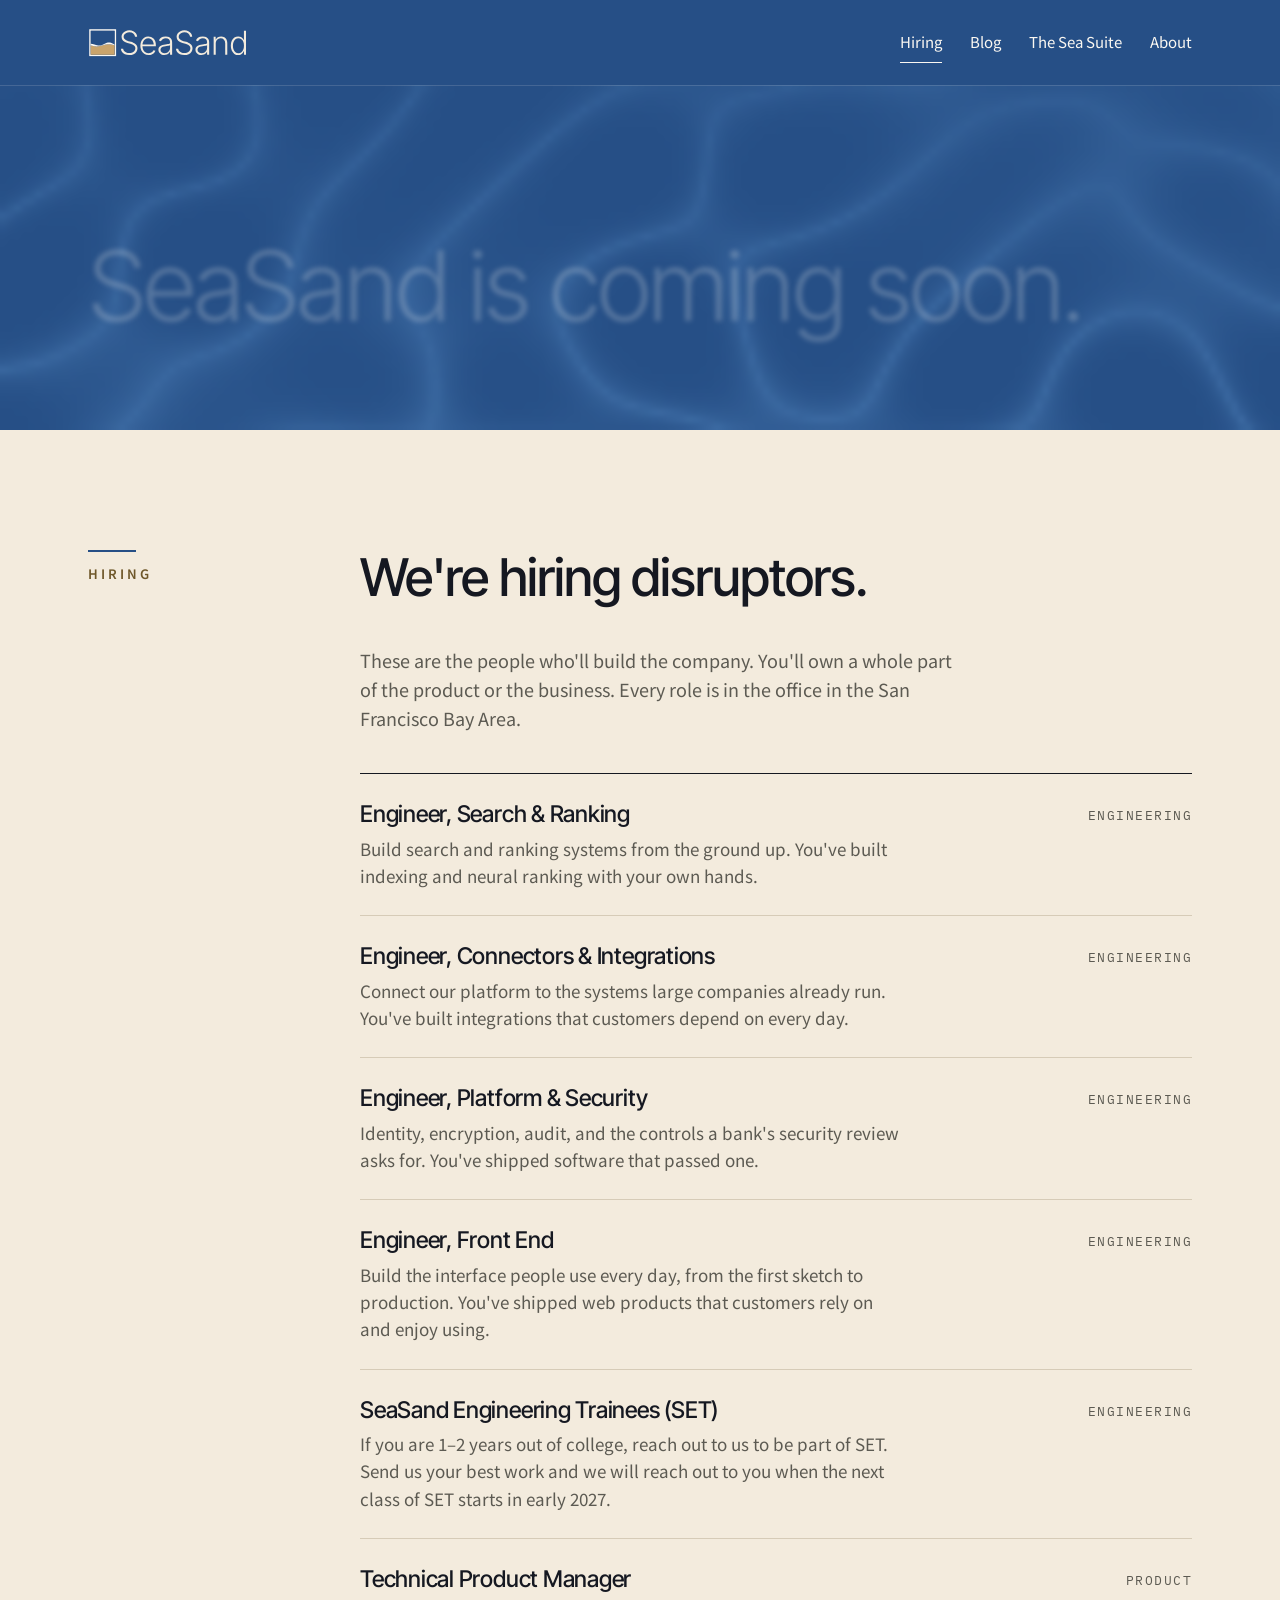
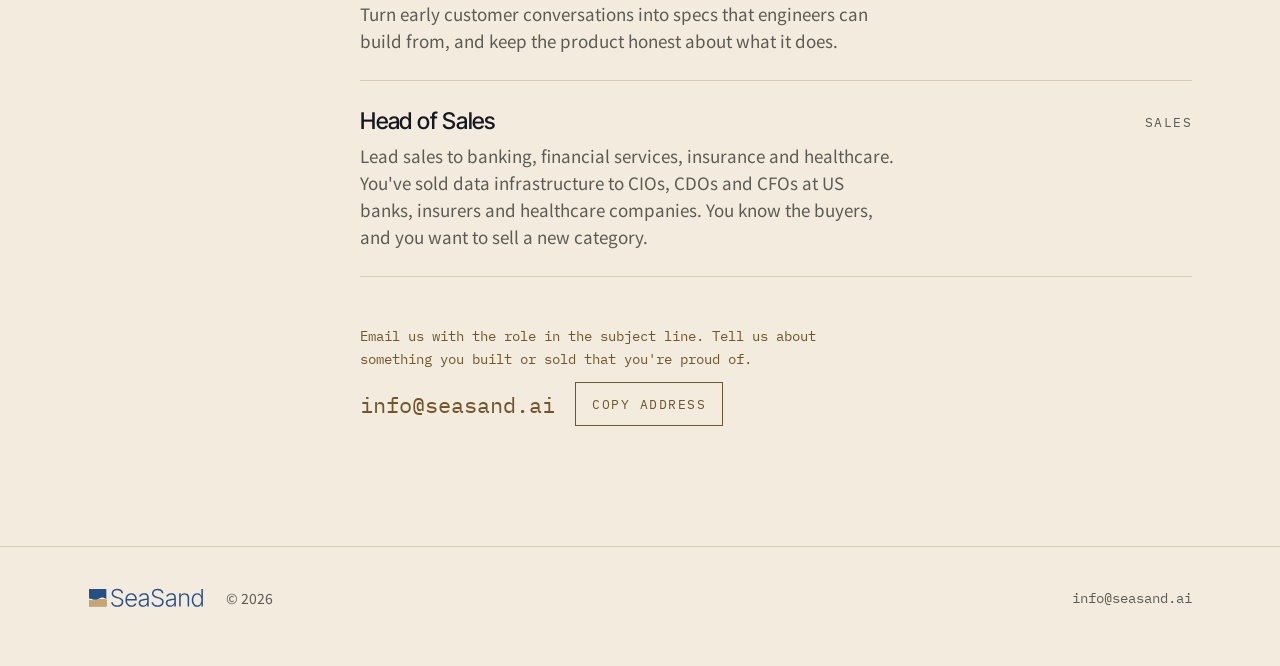
==== commit c73f24fa: "Hiring: "We're hiring disruptors.", new lede, and the SeaSand Engineering Trainees (SET) role (Ani) " ====
--- a/index.html
+++ b/index.html
@@ -300,13 +300,14 @@
     <div class="wrap">
       <div class="rail"><p class="kicker">Hiring</p></div>
       <div class="body">
-        <h2 id="hiring-h">We're hiring the first team.</h2>
-        <p class="lede">These are the first people who'll build the company. You'll own a whole part of the product or the business from day one. Every role is in the office in the San Francisco Bay Area.</p>
+        <h2 id="hiring-h">We're hiring disruptors.</h2>
+        <p class="lede">These are the people who'll build the company. You'll own a whole part of the product or the business. Every role is in the office in the San Francisco Bay Area.</p>
         <ul class="roles">
           <li class="role"><h3>Engineer, Search &amp; Ranking</h3><p>Build search and ranking systems from the ground up. You've built indexing and neural ranking with your own hands.</p><span class="area">Engineering</span></li>
           <li class="role"><h3>Engineer, Connectors &amp; Integrations</h3><p>Connect our platform to the systems large companies already run. You've built integrations that customers depend on every day.</p><span class="area">Engineering</span></li>
           <li class="role"><h3>Engineer, Platform &amp; Security</h3><p>Identity, encryption, audit, and the controls a bank's security review asks for. You've shipped software that passed one.</p><span class="area">Engineering</span></li>
           <li class="role"><h3>Engineer, Front End</h3><p>Build the interface people use every day, from the first sketch to production. You've shipped web products that customers rely on and enjoy using.</p><span class="area">Engineering</span></li>
+          <li class="role"><h3>SeaSand Engineering Trainees (SET)</h3><p>If you are 1&ndash;2 years out of college, reach out to us to be part of SET. Send us your best work and we will reach out to you when the next class of SET starts in early 2027.</p><span class="area">Engineering</span></li>
           <li class="role"><h3>Technical Product Manager</h3><p>Turn early customer conversations into specs that engineers can build from, and keep the product honest about what it does.</p><span class="area">Product</span></li>
           <li class="role"><h3>Head of Sales</h3><p>Lead sales to banking, financial services, insurance and healthcare. You've sold data infrastructure to CIOs, CDOs and CFOs at US banks, insurers and healthcare companies. You know the buyers, and you want to sell a new category.</p><span class="area">Sales</span></li>
         </ul>
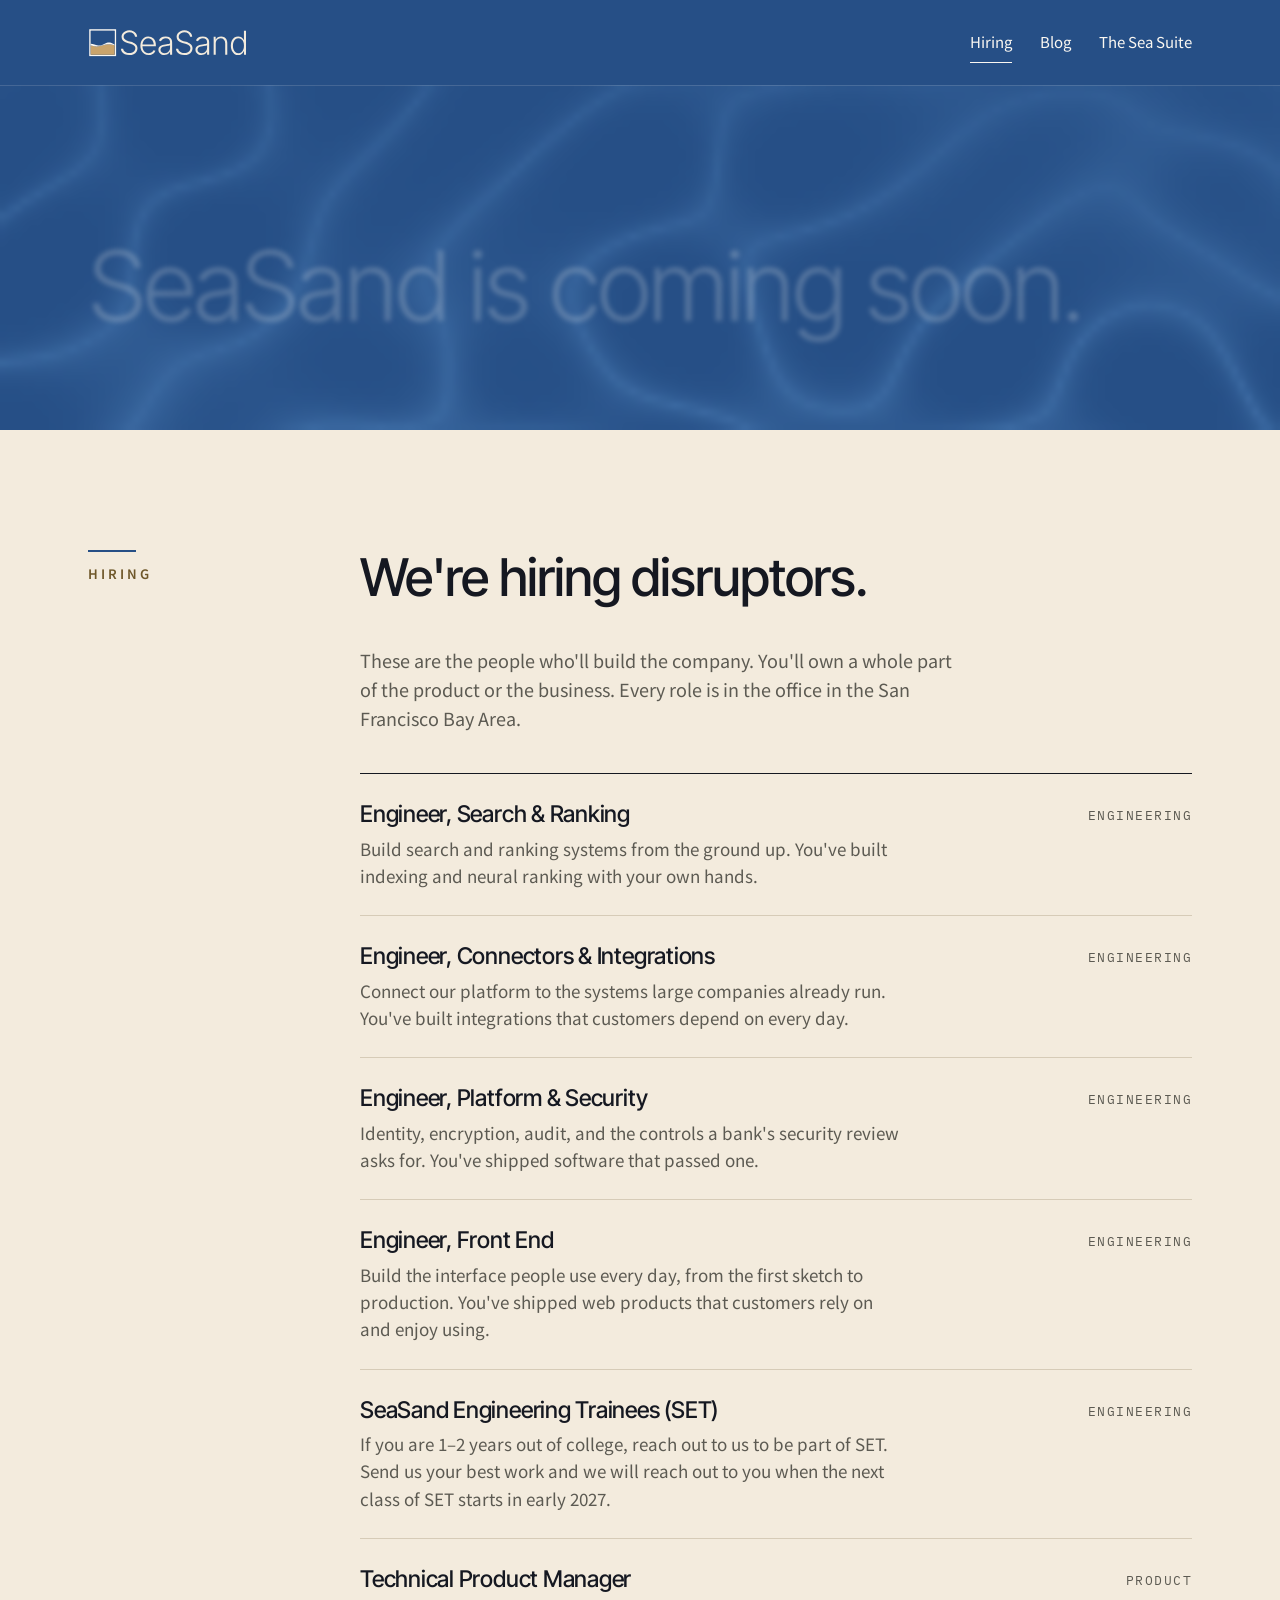
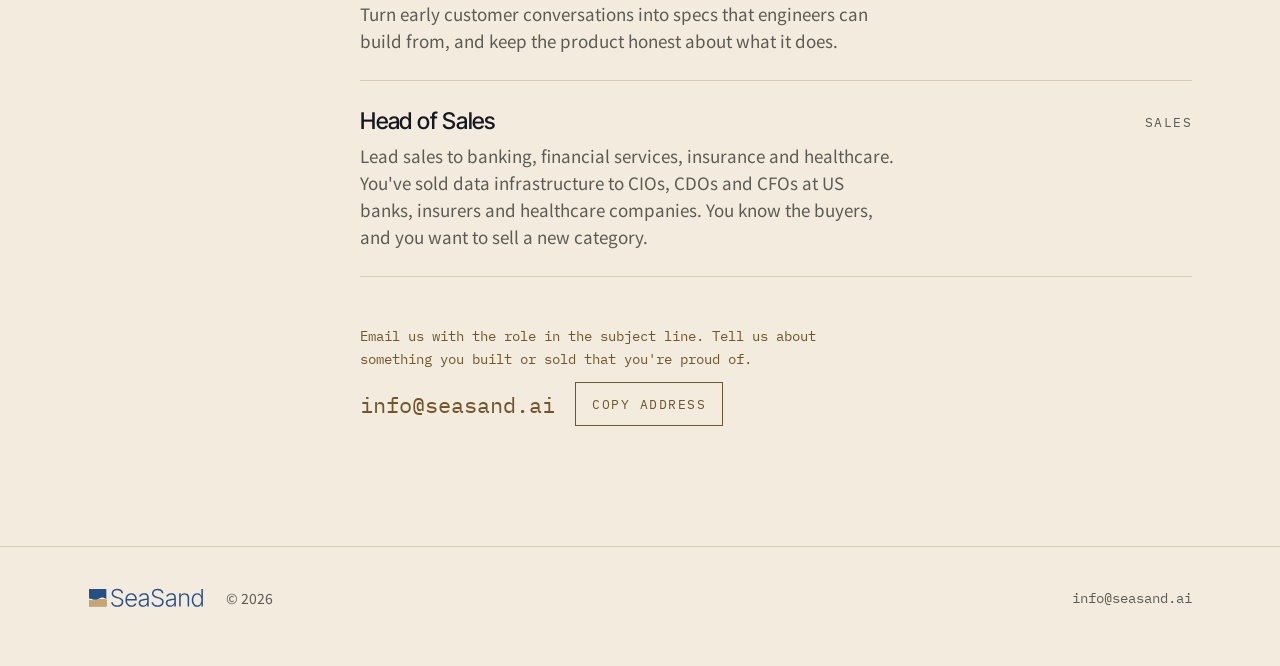
==== commit c41d59bc: "Take down /about/ and its nav link (Ani). Page is in git at c010187 if needed again. Co-Authored-By:" ====
--- a/index.html
+++ b/index.html
@@ -276,7 +276,6 @@
           <li><a href="#hiring" aria-current="page">Hiring</a></li>
           <li><a href="/blog/">Blog</a></li>
           <li><a href="/sea-suite/">The Sea Suite</a></li>
-          <li><a href="/about/">About</a></li>
           <!-- nav:end -->
         </ul>
       </nav>
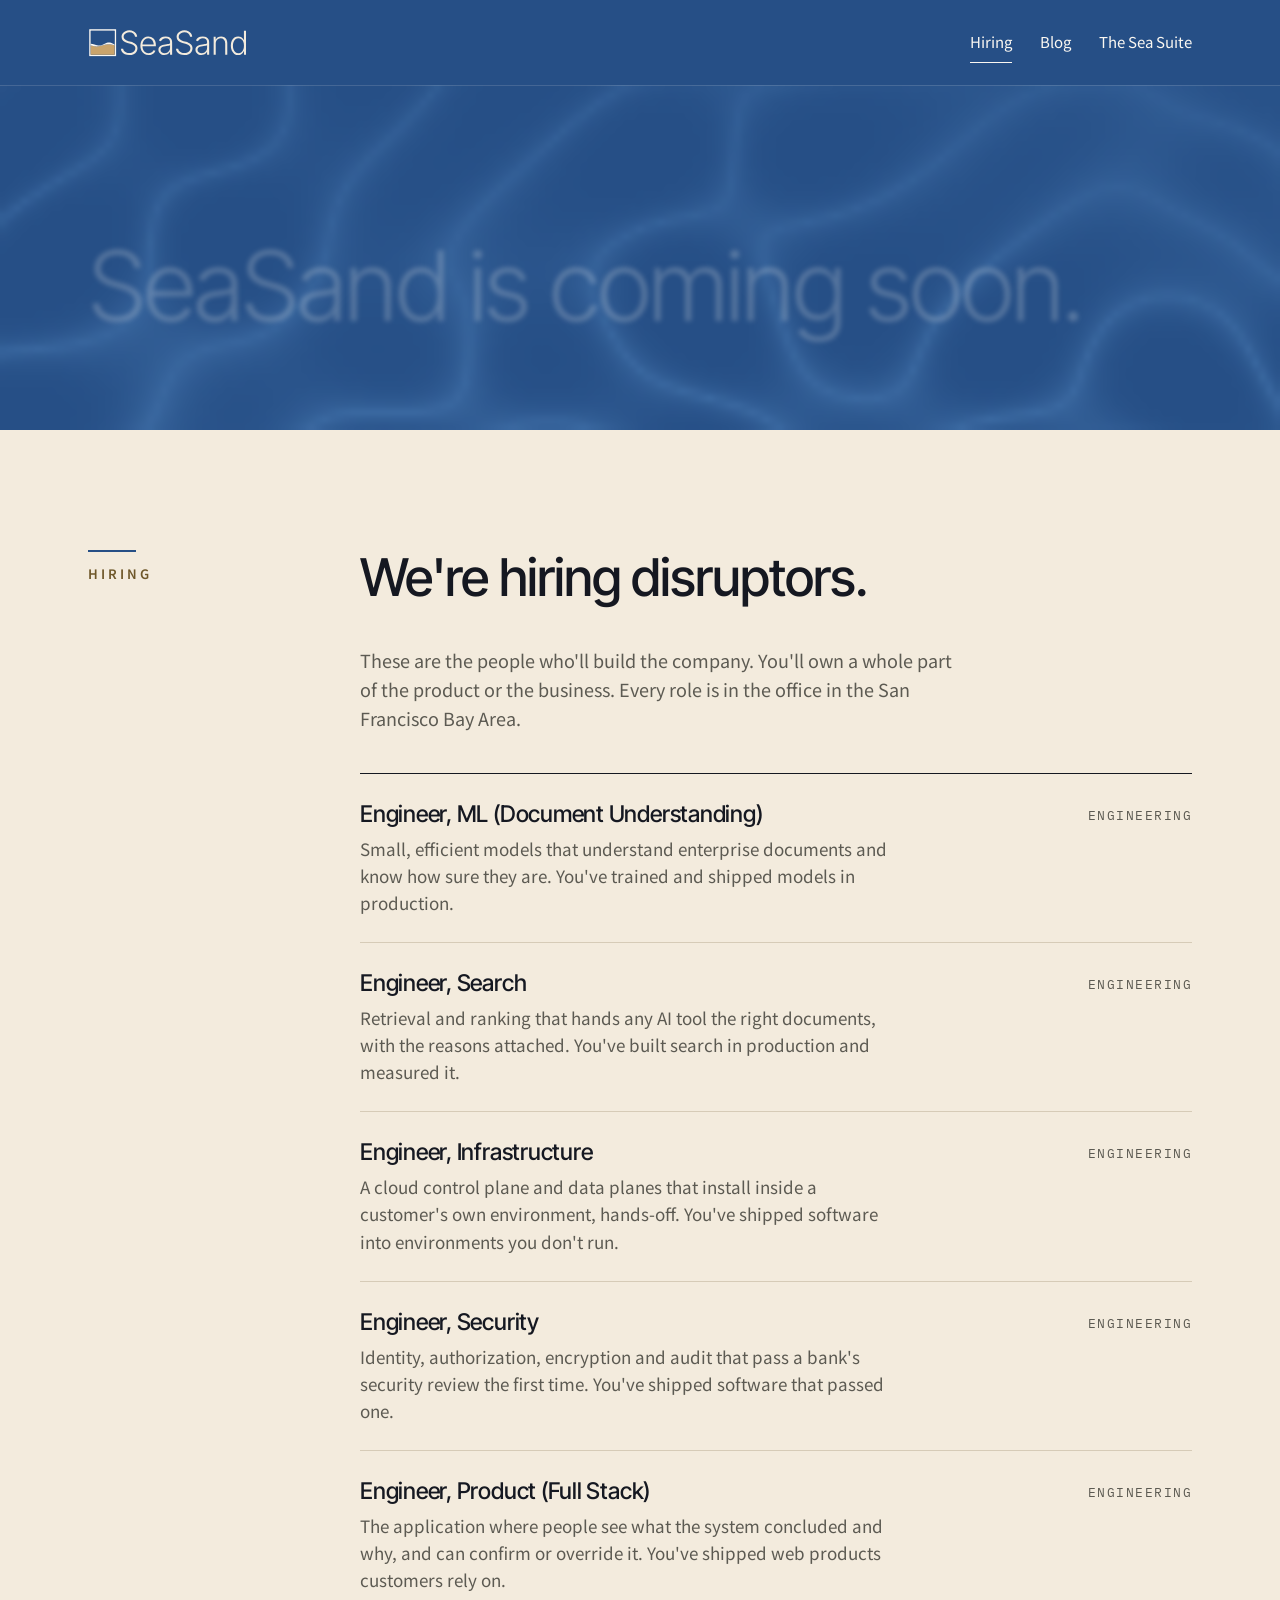
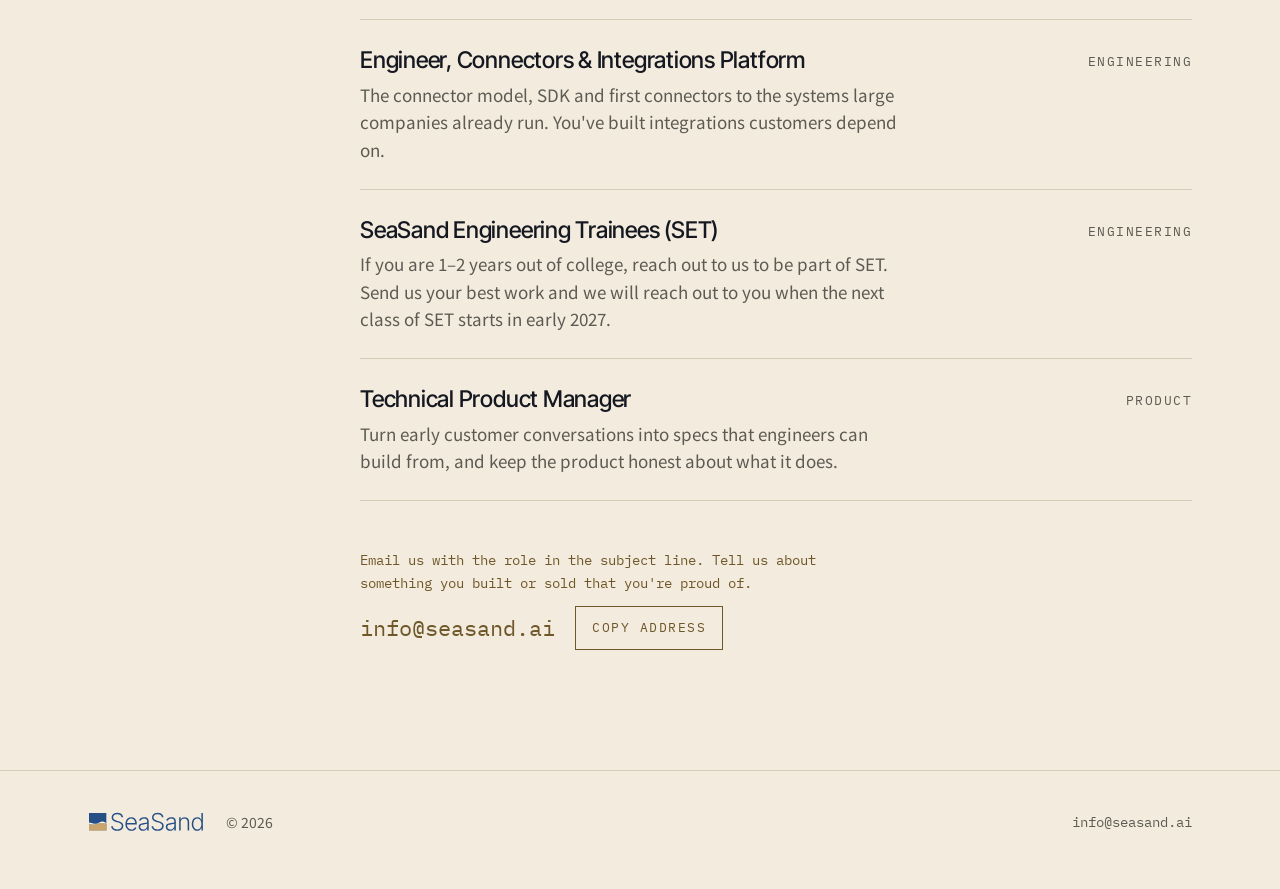
==== commit f6a2f386: "Hiring: Sadish's six engineering roles replace the four; Head of Sales removed (CBO filled). SET and" ====
--- a/index.html
+++ b/index.html
@@ -302,13 +302,14 @@
         <h2 id="hiring-h">We're hiring disruptors.</h2>
         <p class="lede">These are the people who'll build the company. You'll own a whole part of the product or the business. Every role is in the office in the San Francisco Bay Area.</p>
         <ul class="roles">
-          <li class="role"><h3>Engineer, Search &amp; Ranking</h3><p>Build search and ranking systems from the ground up. You've built indexing and neural ranking with your own hands.</p><span class="area">Engineering</span></li>
-          <li class="role"><h3>Engineer, Connectors &amp; Integrations</h3><p>Connect our platform to the systems large companies already run. You've built integrations that customers depend on every day.</p><span class="area">Engineering</span></li>
-          <li class="role"><h3>Engineer, Platform &amp; Security</h3><p>Identity, encryption, audit, and the controls a bank's security review asks for. You've shipped software that passed one.</p><span class="area">Engineering</span></li>
-          <li class="role"><h3>Engineer, Front End</h3><p>Build the interface people use every day, from the first sketch to production. You've shipped web products that customers rely on and enjoy using.</p><span class="area">Engineering</span></li>
+          <li class="role"><h3>Engineer, ML (Document Understanding)</h3><p>Small, efficient models that understand enterprise documents and know how sure they are. You've trained and shipped models in production.</p><span class="area">Engineering</span></li>
+          <li class="role"><h3>Engineer, Search</h3><p>Retrieval and ranking that hands any AI tool the right documents, with the reasons attached. You've built search in production and measured it.</p><span class="area">Engineering</span></li>
+          <li class="role"><h3>Engineer, Infrastructure</h3><p>A cloud control plane and data planes that install inside a customer's own environment, hands-off. You've shipped software into environments you don't run.</p><span class="area">Engineering</span></li>
+          <li class="role"><h3>Engineer, Security</h3><p>Identity, authorization, encryption and audit that pass a bank's security review the first time. You've shipped software that passed one.</p><span class="area">Engineering</span></li>
+          <li class="role"><h3>Engineer, Product (Full Stack)</h3><p>The application where people see what the system concluded and why, and can confirm or override it. You've shipped web products customers rely on.</p><span class="area">Engineering</span></li>
+          <li class="role"><h3>Engineer, Connectors &amp; Integrations Platform</h3><p>The connector model, SDK and first connectors to the systems large companies already run. You've built integrations customers depend on.</p><span class="area">Engineering</span></li>
           <li class="role"><h3>SeaSand Engineering Trainees (SET)</h3><p>If you are 1&ndash;2 years out of college, reach out to us to be part of SET. Send us your best work and we will reach out to you when the next class of SET starts in early 2027.</p><span class="area">Engineering</span></li>
           <li class="role"><h3>Technical Product Manager</h3><p>Turn early customer conversations into specs that engineers can build from, and keep the product honest about what it does.</p><span class="area">Product</span></li>
-          <li class="role"><h3>Head of Sales</h3><p>Lead sales to banking, financial services, insurance and healthcare. You've sold data infrastructure to CIOs, CDOs and CFOs at US banks, insurers and healthcare companies. You know the buyers, and you want to sell a new category.</p><span class="area">Sales</span></li>
         </ul>
         <div class="reach">
           <p>Email us with the role in the subject line. Tell us about something you built or sold that you're proud of.</p>
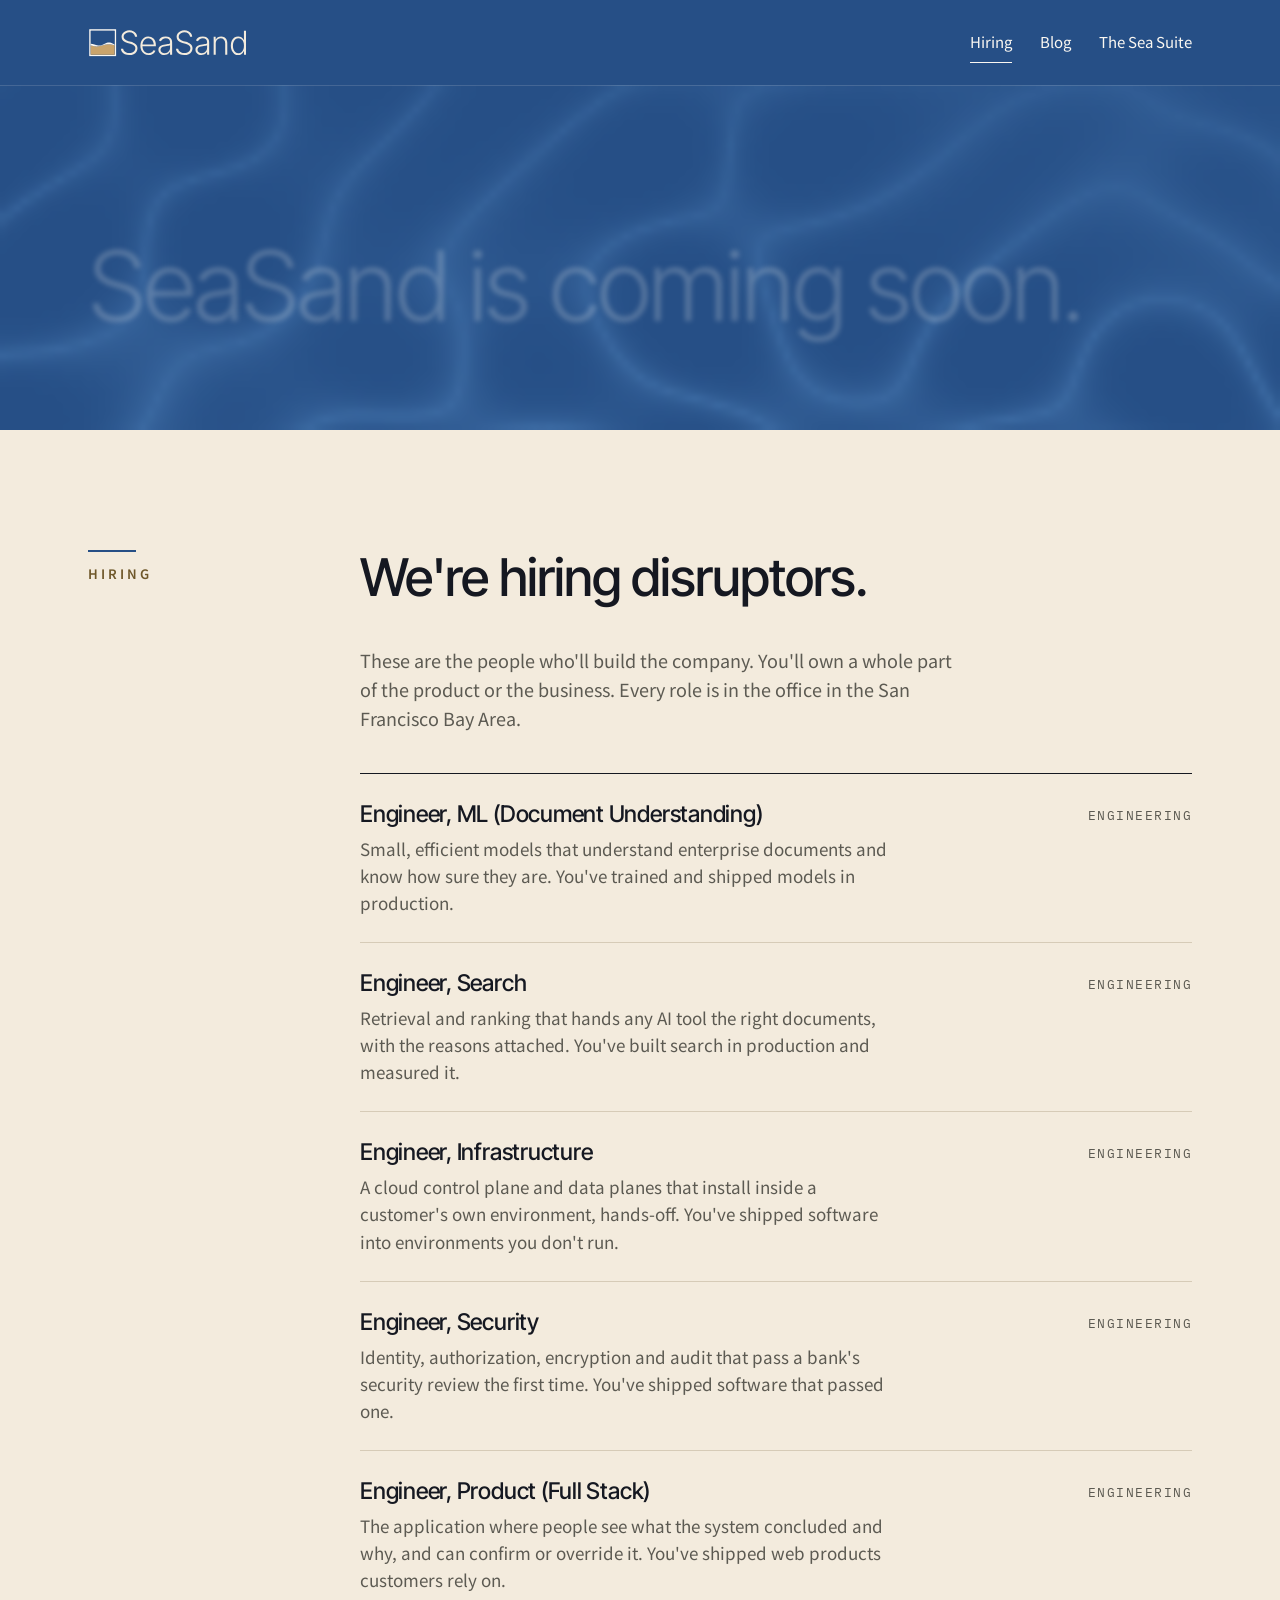
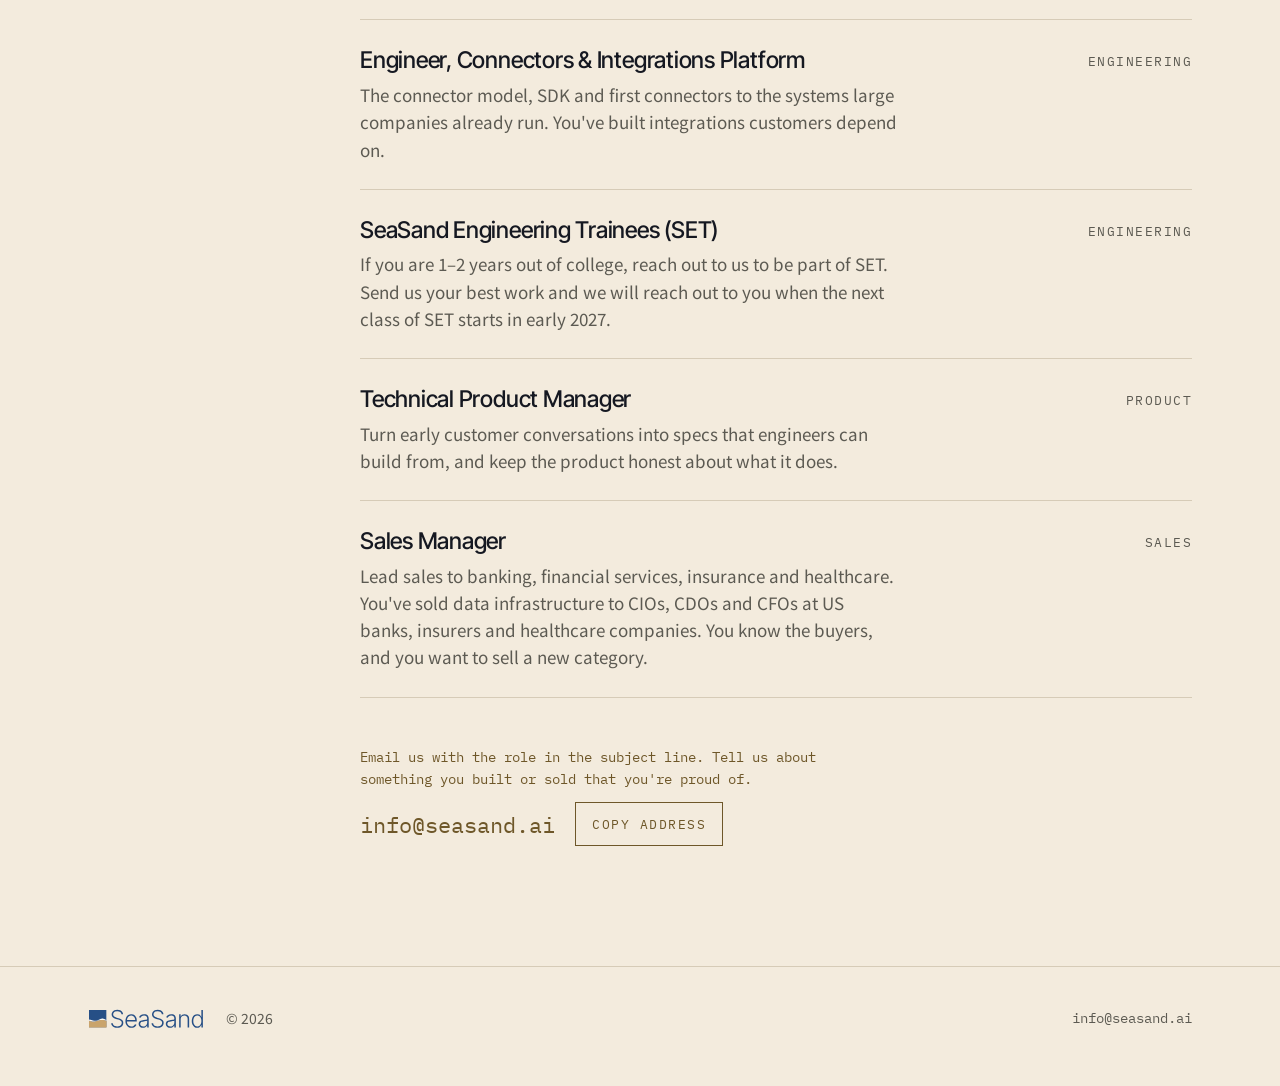
==== commit db7a2386: "Hiring: Sales role back as Sales Manager (Head of Sales text, retitled) (Ani) Co-Authored-By: Claude" ====
--- a/index.html
+++ b/index.html
@@ -310,6 +310,7 @@
           <li class="role"><h3>Engineer, Connectors &amp; Integrations Platform</h3><p>The connector model, SDK and first connectors to the systems large companies already run. You've built integrations customers depend on.</p><span class="area">Engineering</span></li>
           <li class="role"><h3>SeaSand Engineering Trainees (SET)</h3><p>If you are 1&ndash;2 years out of college, reach out to us to be part of SET. Send us your best work and we will reach out to you when the next class of SET starts in early 2027.</p><span class="area">Engineering</span></li>
           <li class="role"><h3>Technical Product Manager</h3><p>Turn early customer conversations into specs that engineers can build from, and keep the product honest about what it does.</p><span class="area">Product</span></li>
+          <li class="role"><h3>Sales Manager</h3><p>Lead sales to banking, financial services, insurance and healthcare. You've sold data infrastructure to CIOs, CDOs and CFOs at US banks, insurers and healthcare companies. You know the buyers, and you want to sell a new category.</p><span class="area">Sales</span></li>
         </ul>
         <div class="reach">
           <p>Email us with the role in the subject line. Tell us about something you built or sold that you're proud of.</p>
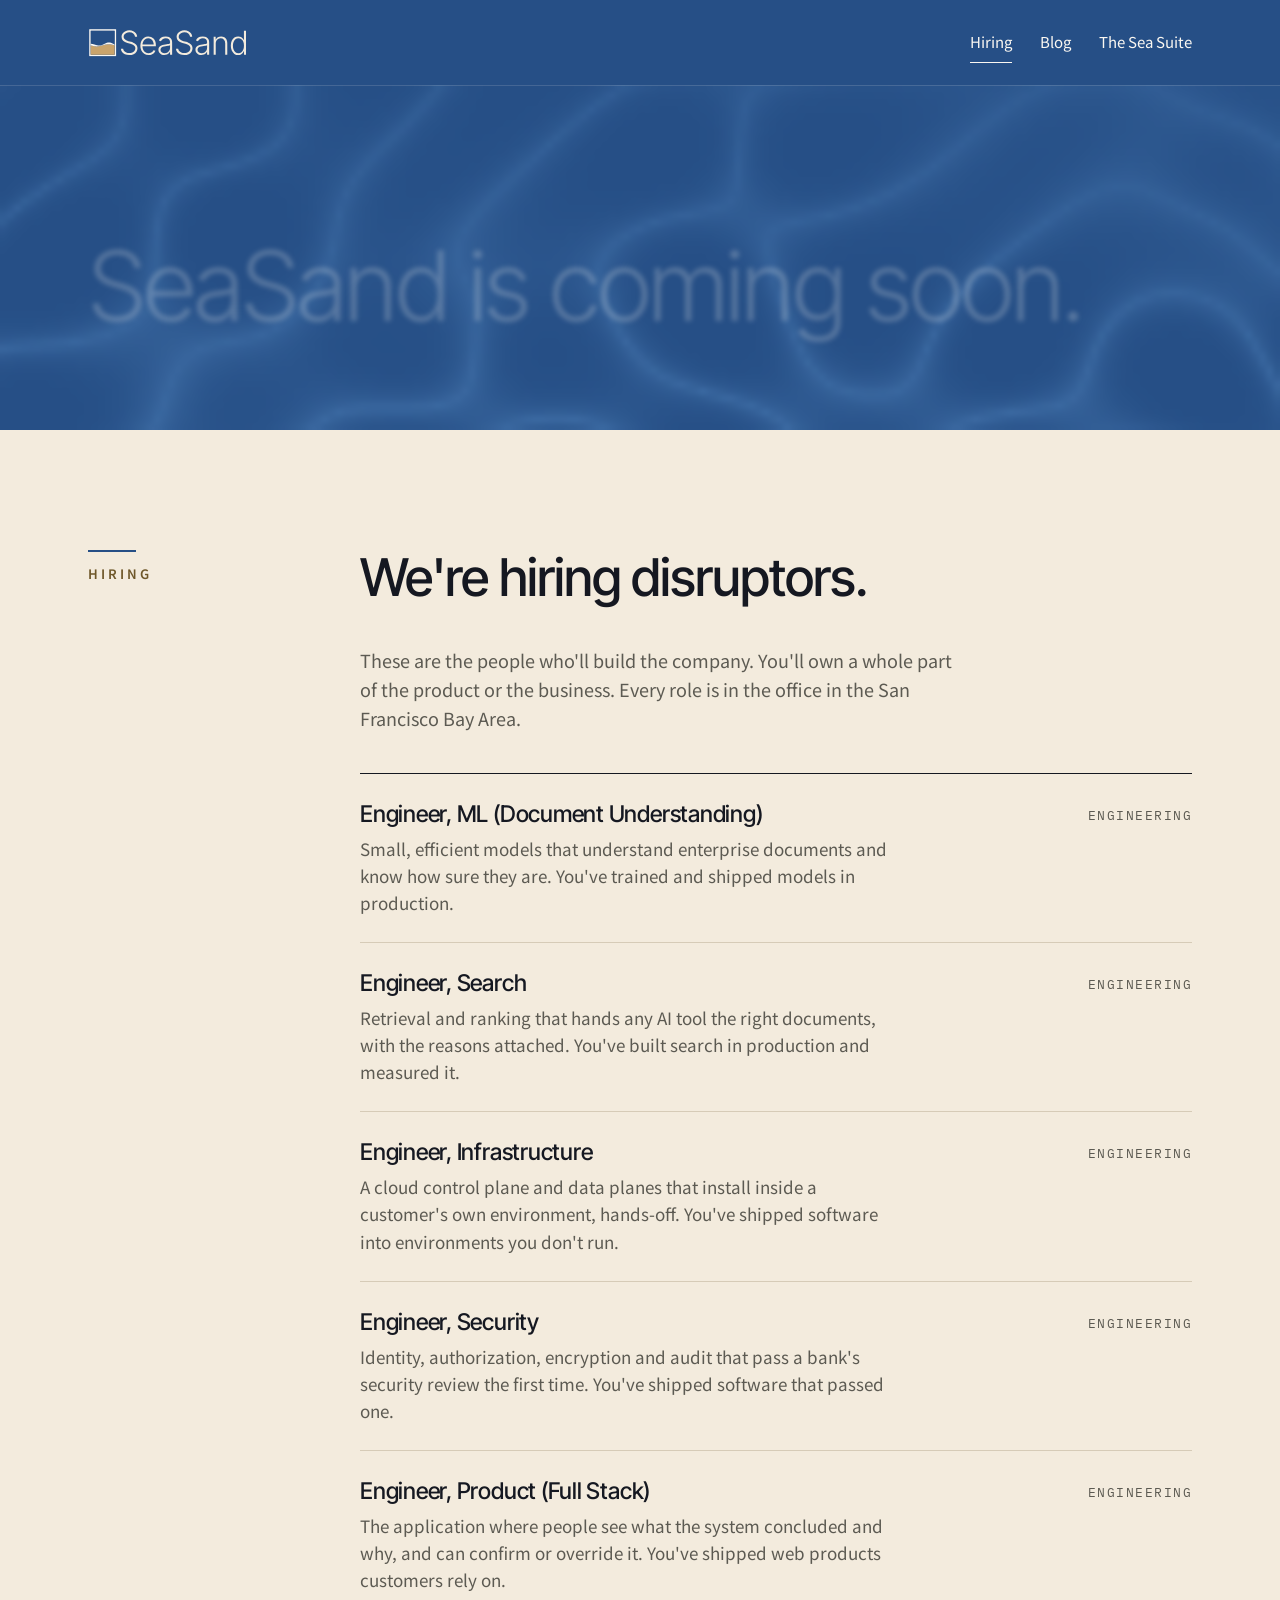
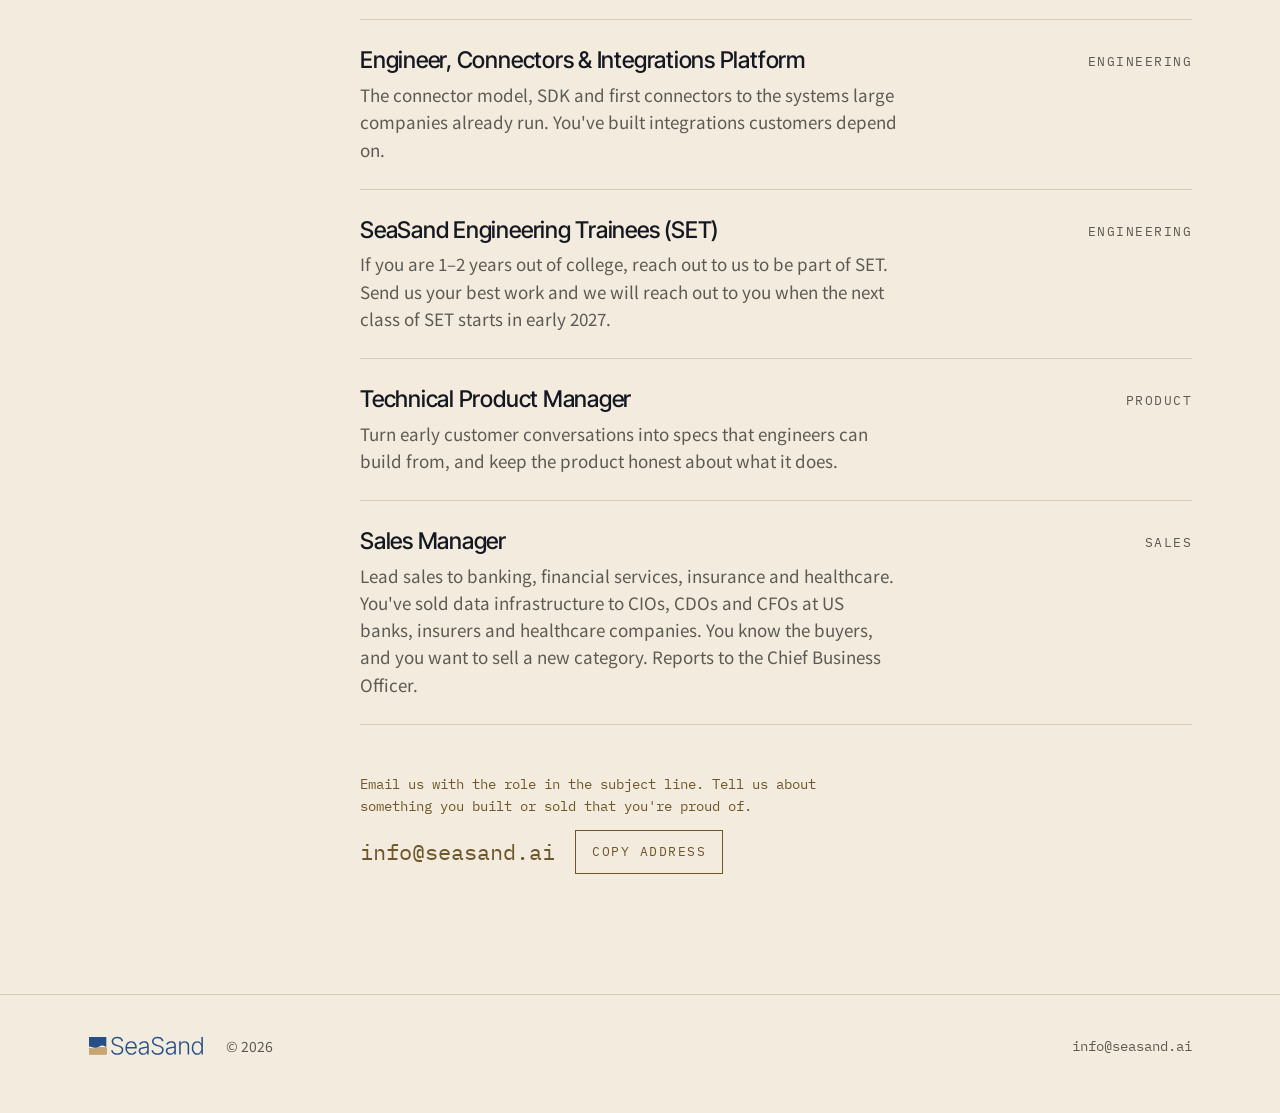
==== commit f5fc5d4c: "Hiring: Sales Manager reports to the Chief Business Officer (Ani) Co-Authored-By: Claude Opus 5.5 <n" ====
--- a/index.html
+++ b/index.html
@@ -310,7 +310,7 @@
           <li class="role"><h3>Engineer, Connectors &amp; Integrations Platform</h3><p>The connector model, SDK and first connectors to the systems large companies already run. You've built integrations customers depend on.</p><span class="area">Engineering</span></li>
           <li class="role"><h3>SeaSand Engineering Trainees (SET)</h3><p>If you are 1&ndash;2 years out of college, reach out to us to be part of SET. Send us your best work and we will reach out to you when the next class of SET starts in early 2027.</p><span class="area">Engineering</span></li>
           <li class="role"><h3>Technical Product Manager</h3><p>Turn early customer conversations into specs that engineers can build from, and keep the product honest about what it does.</p><span class="area">Product</span></li>
-          <li class="role"><h3>Sales Manager</h3><p>Lead sales to banking, financial services, insurance and healthcare. You've sold data infrastructure to CIOs, CDOs and CFOs at US banks, insurers and healthcare companies. You know the buyers, and you want to sell a new category.</p><span class="area">Sales</span></li>
+          <li class="role"><h3>Sales Manager</h3><p>Lead sales to banking, financial services, insurance and healthcare. You've sold data infrastructure to CIOs, CDOs and CFOs at US banks, insurers and healthcare companies. You know the buyers, and you want to sell a new category. Reports to the Chief Business Officer.</p><span class="area">Sales</span></li>
         </ul>
         <div class="reach">
           <p>Email us with the role in the subject line. Tell us about something you built or sold that you're proud of.</p>
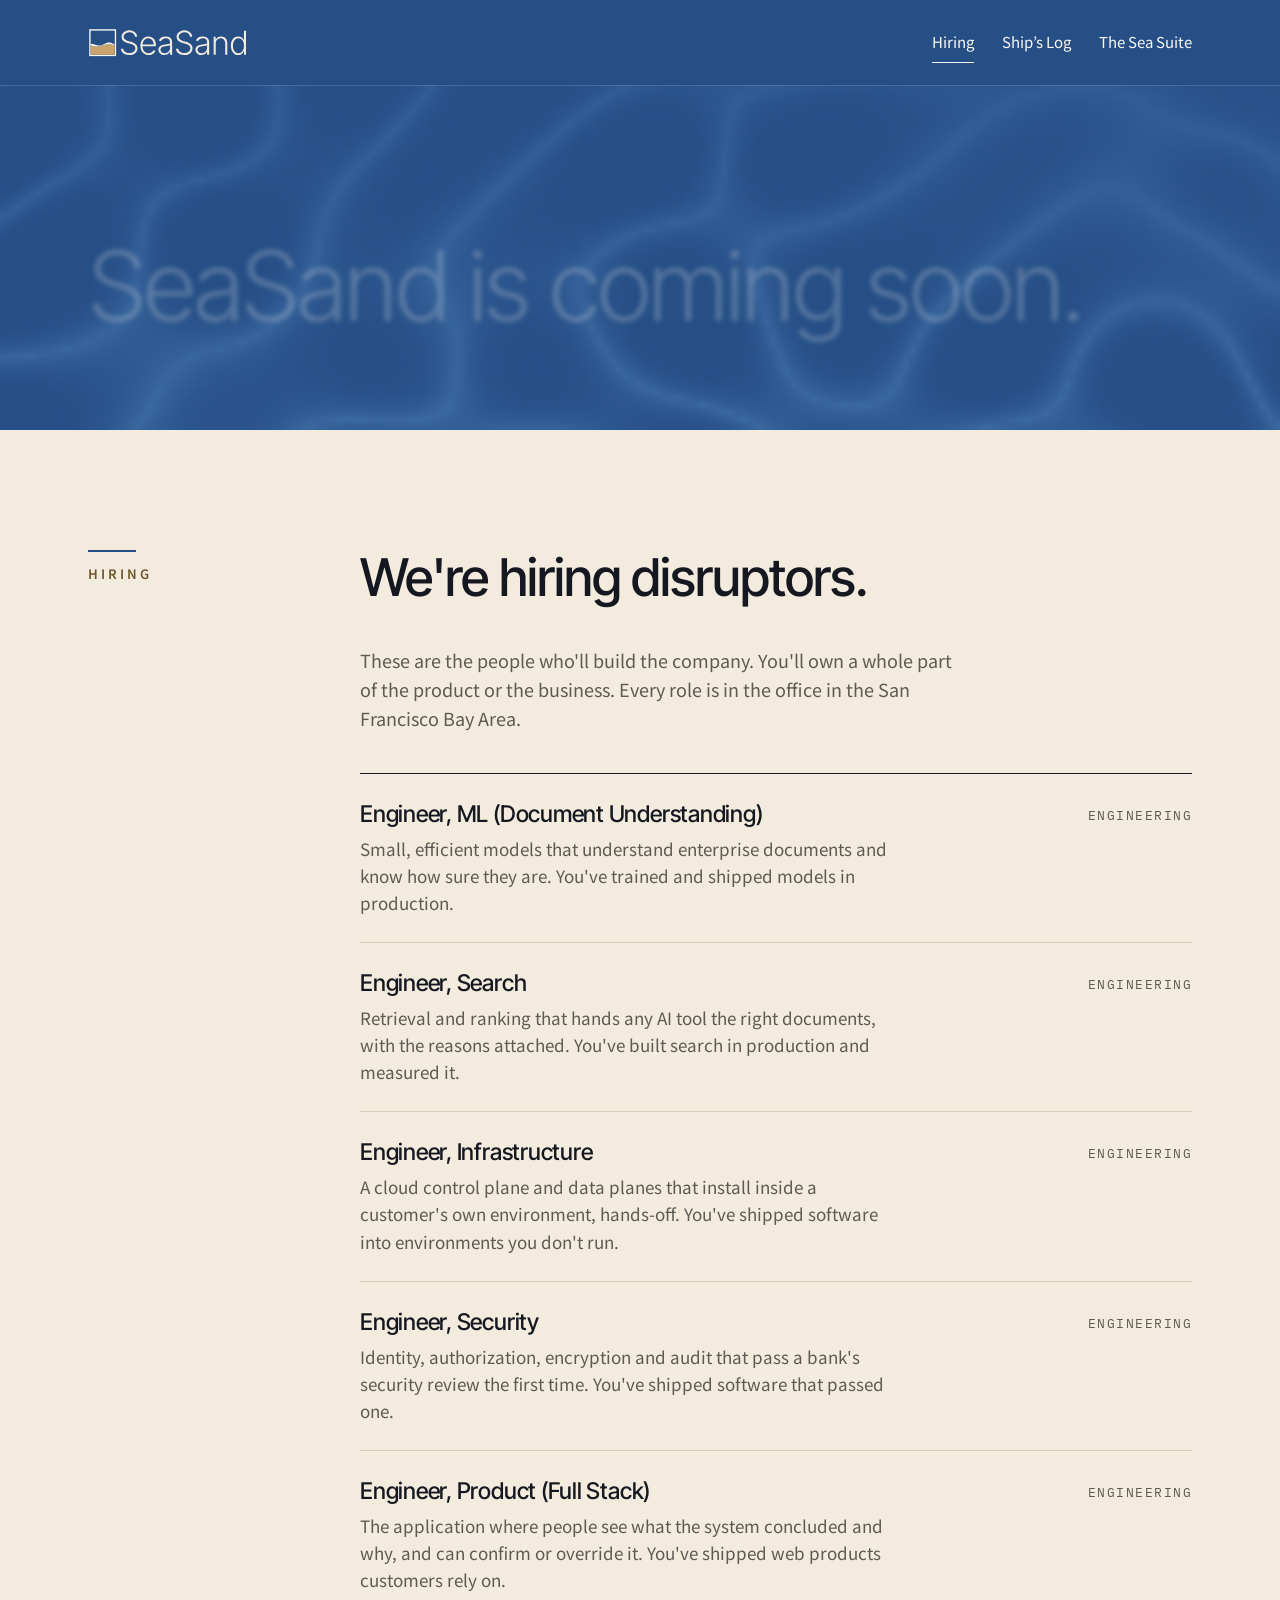
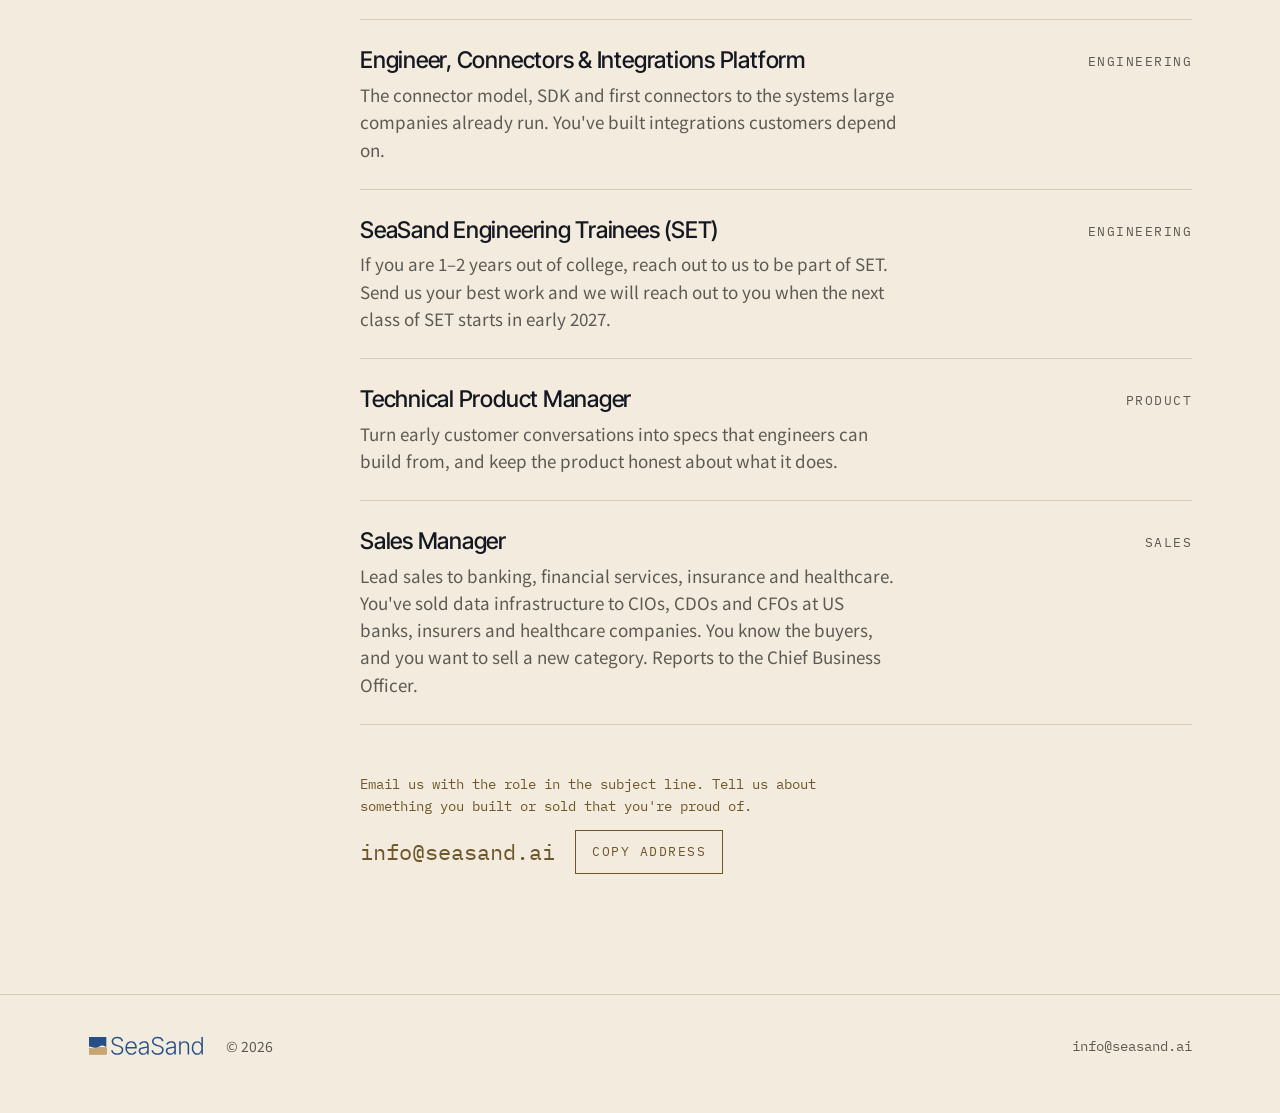
==== commit 31f1234c: "Blog renamed Ship's Log (nav, page band, titles, feed); URLs stay /blog/ (Ani) Co-Authored-By: Claud" ====
--- a/index.html
+++ b/index.html
@@ -274,7 +274,7 @@
         <ul>
           <!-- nav:start -->
           <li><a href="#hiring" aria-current="page">Hiring</a></li>
-          <li><a href="/blog/">Blog</a></li>
+          <li><a href="/blog/">Ship’s Log</a></li>
           <li><a href="/sea-suite/">The Sea Suite</a></li>
           <!-- nav:end -->
         </ul>
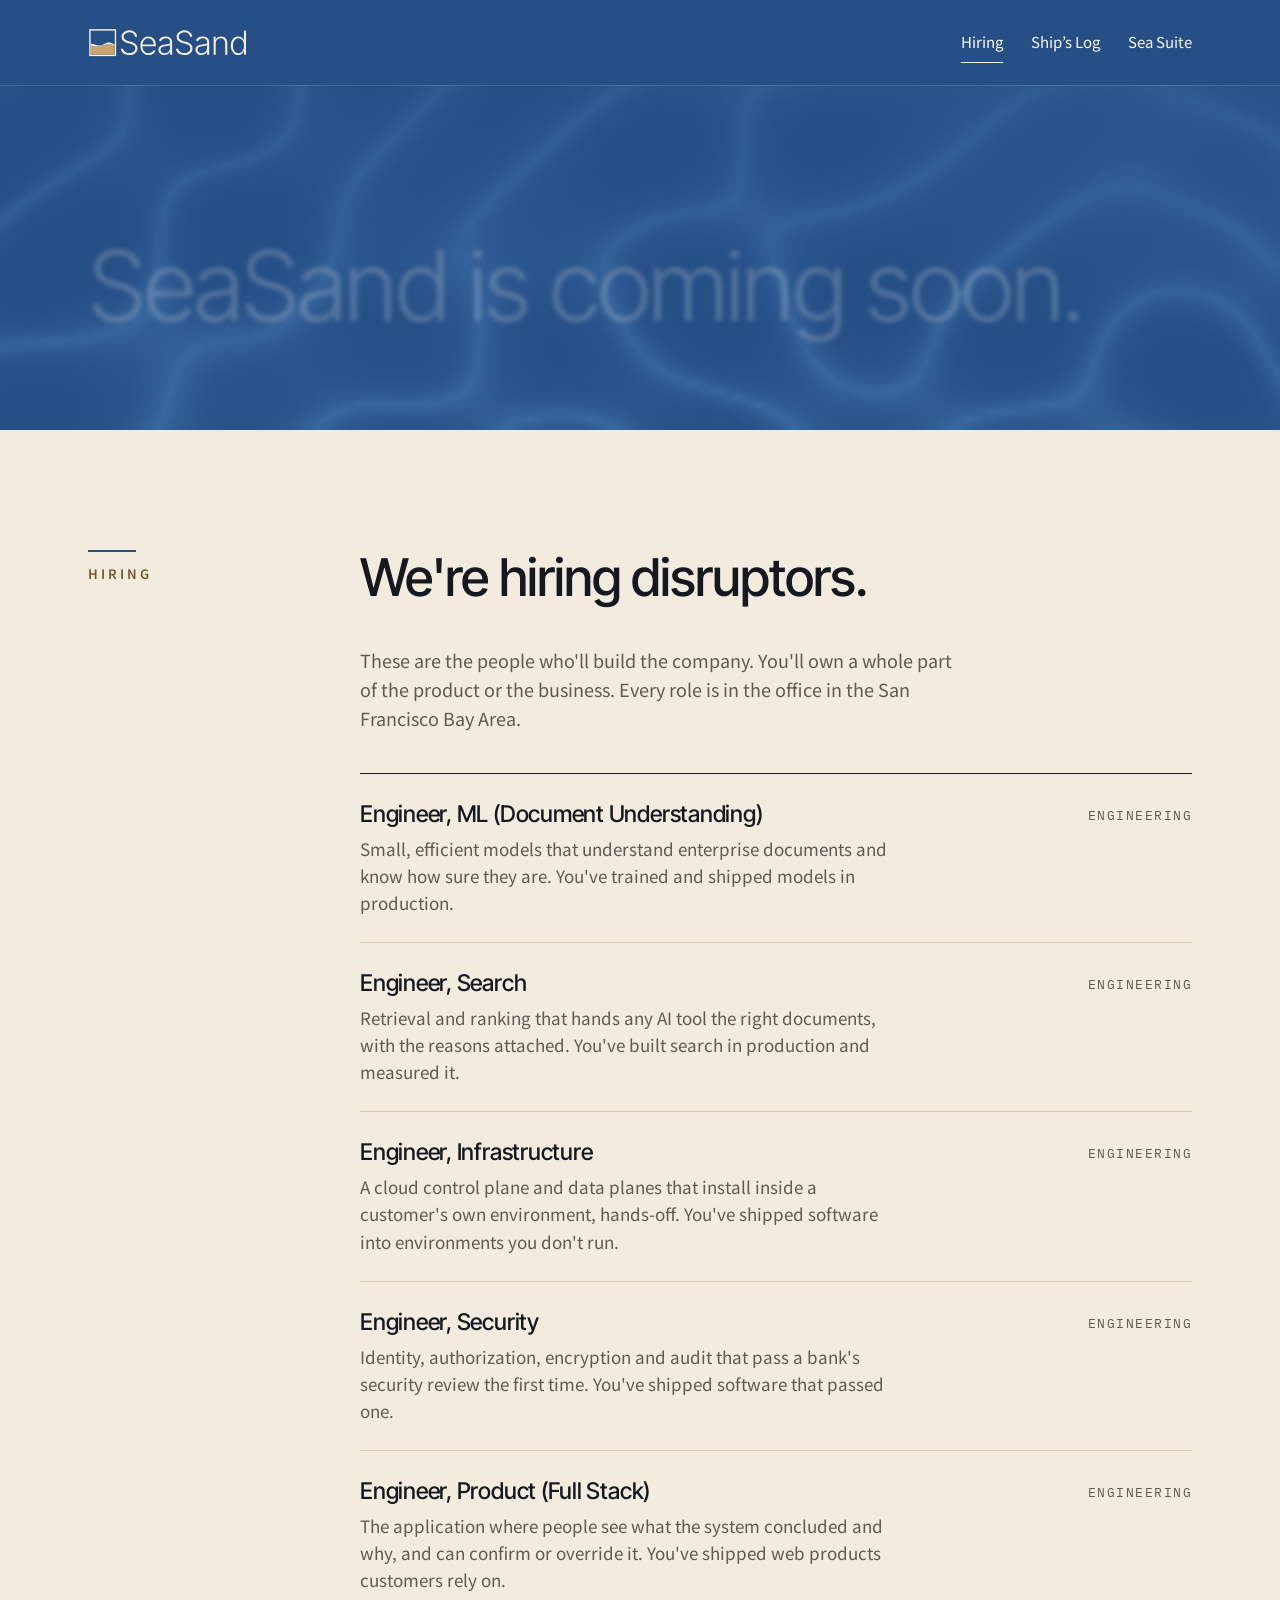
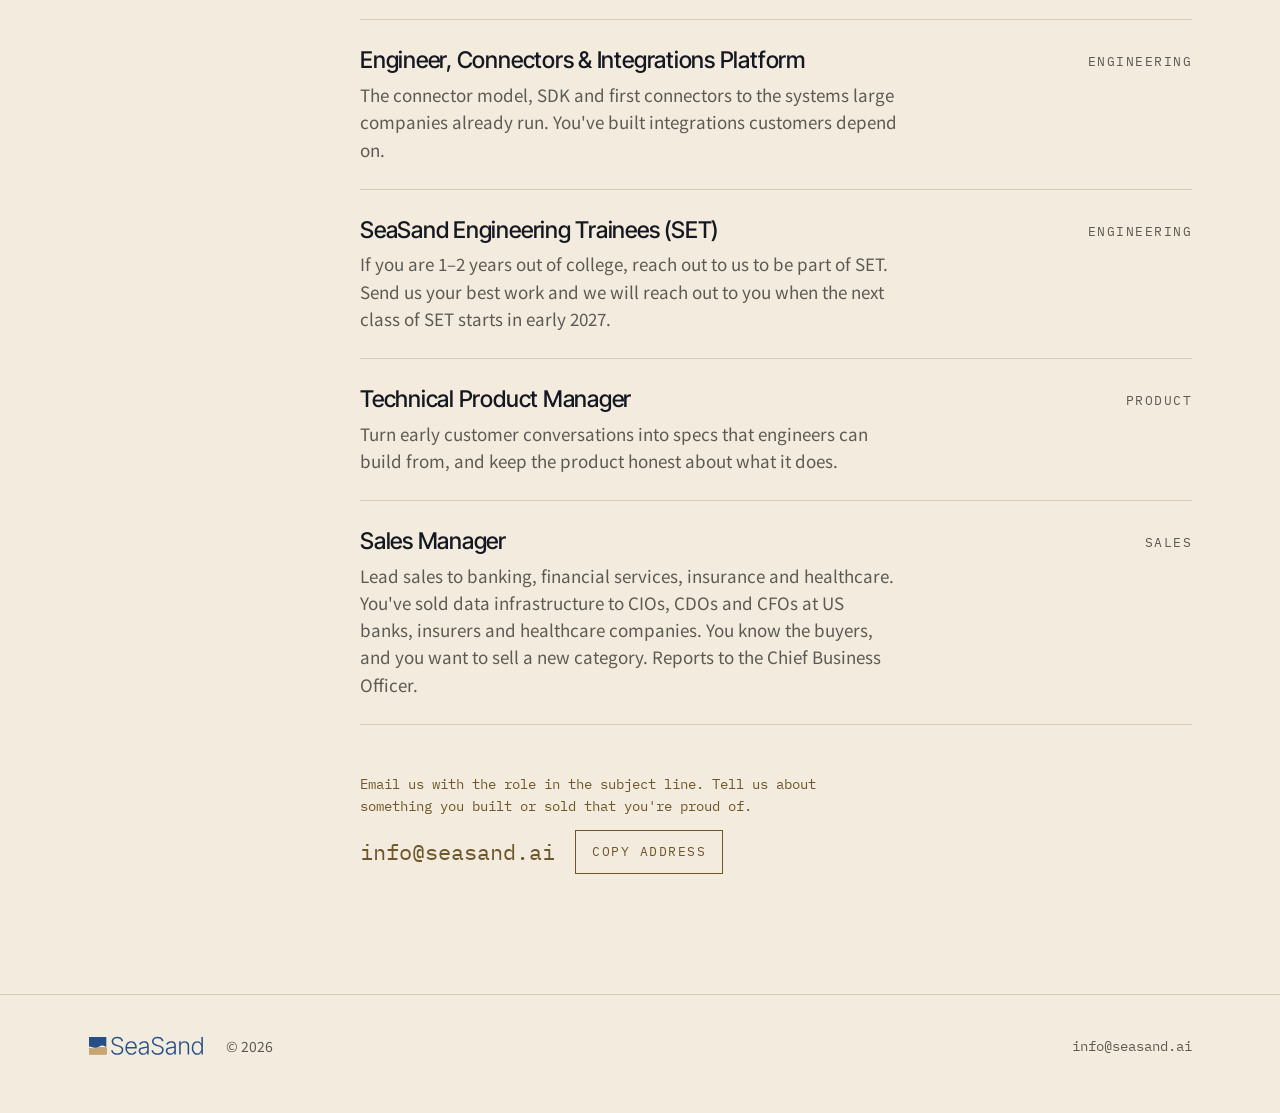
==== commit 1fcaee03: "The Sea Suite renamed Sea Suite in the nav and on /sea-suite/ (Ani) Co-Authored-By: Claude Opus 5.5 " ====
--- a/index.html
+++ b/index.html
@@ -275,7 +275,7 @@
           <!-- nav:start -->
           <li><a href="#hiring" aria-current="page">Hiring</a></li>
           <li><a href="/blog/">Ship’s Log</a></li>
-          <li><a href="/sea-suite/">The Sea Suite</a></li>
+          <li><a href="/sea-suite/">Sea Suite</a></li>
           <!-- nav:end -->
         </ul>
       </nav>
